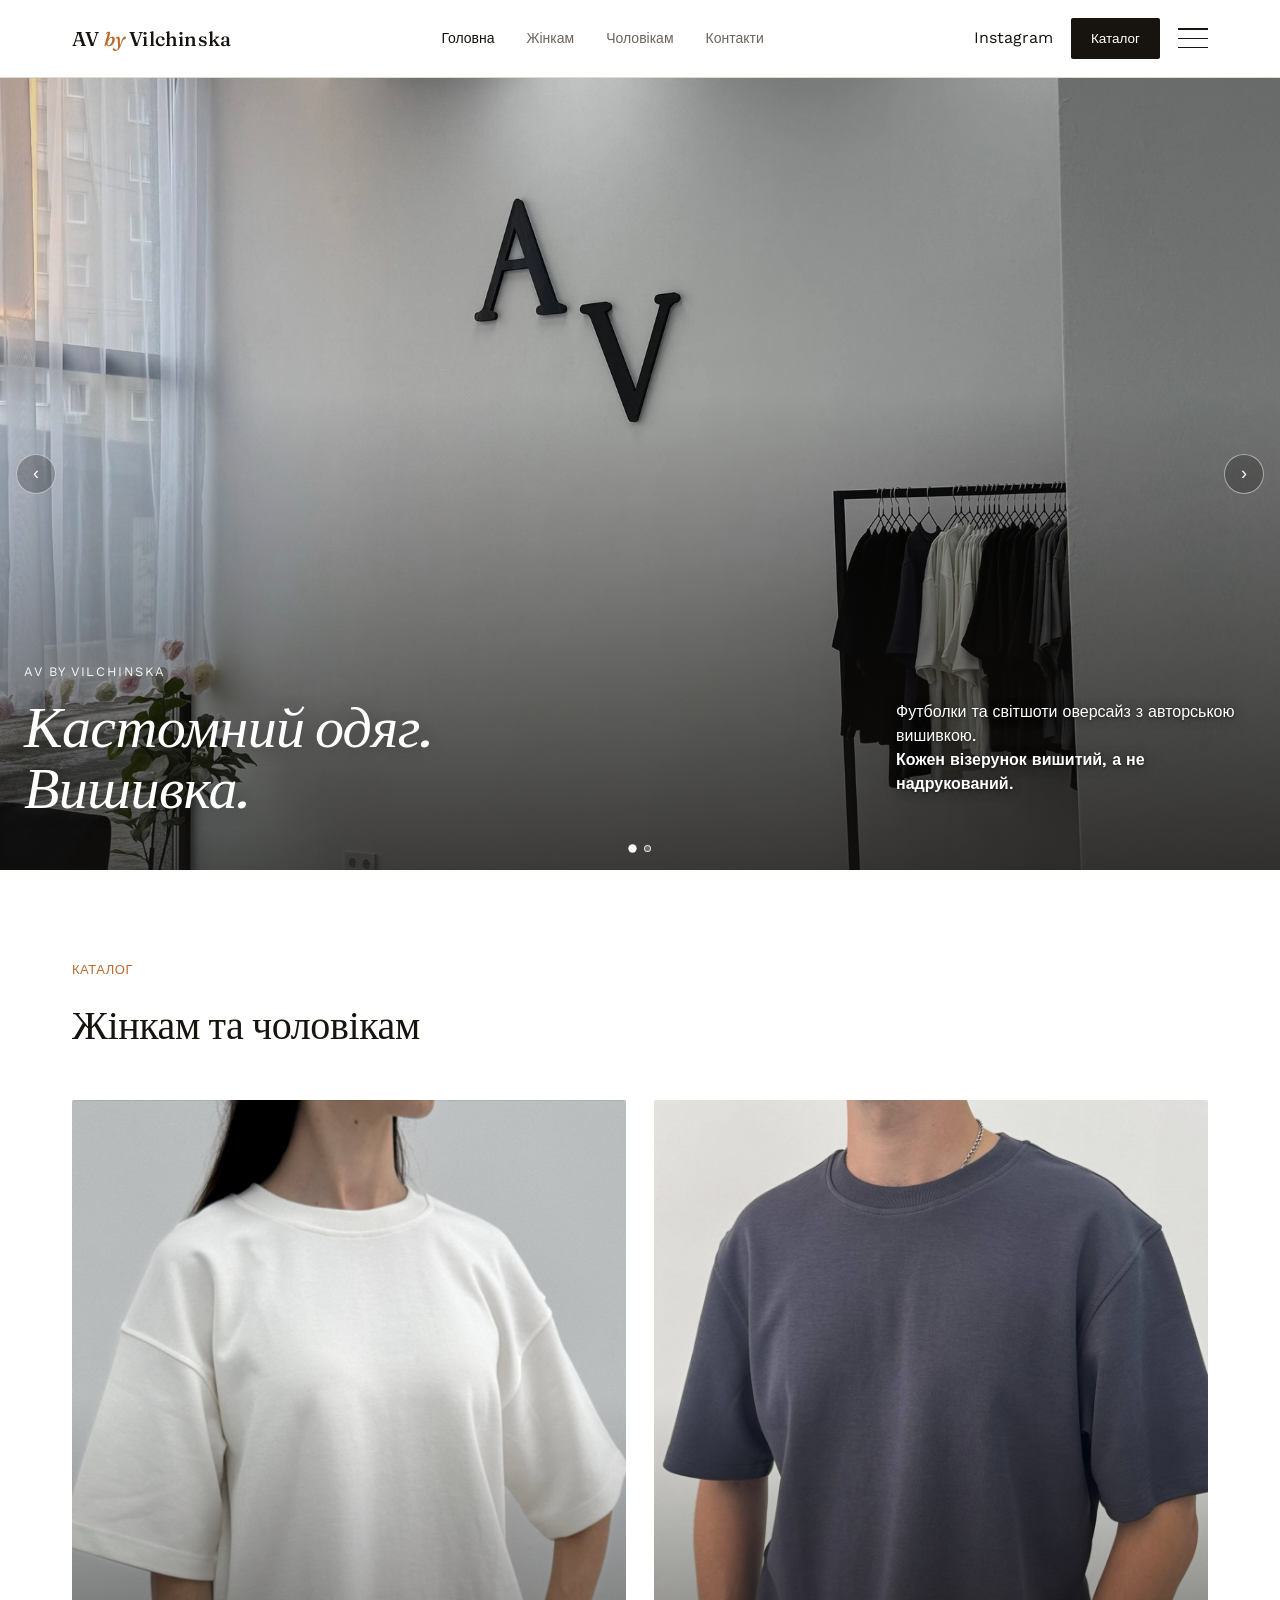
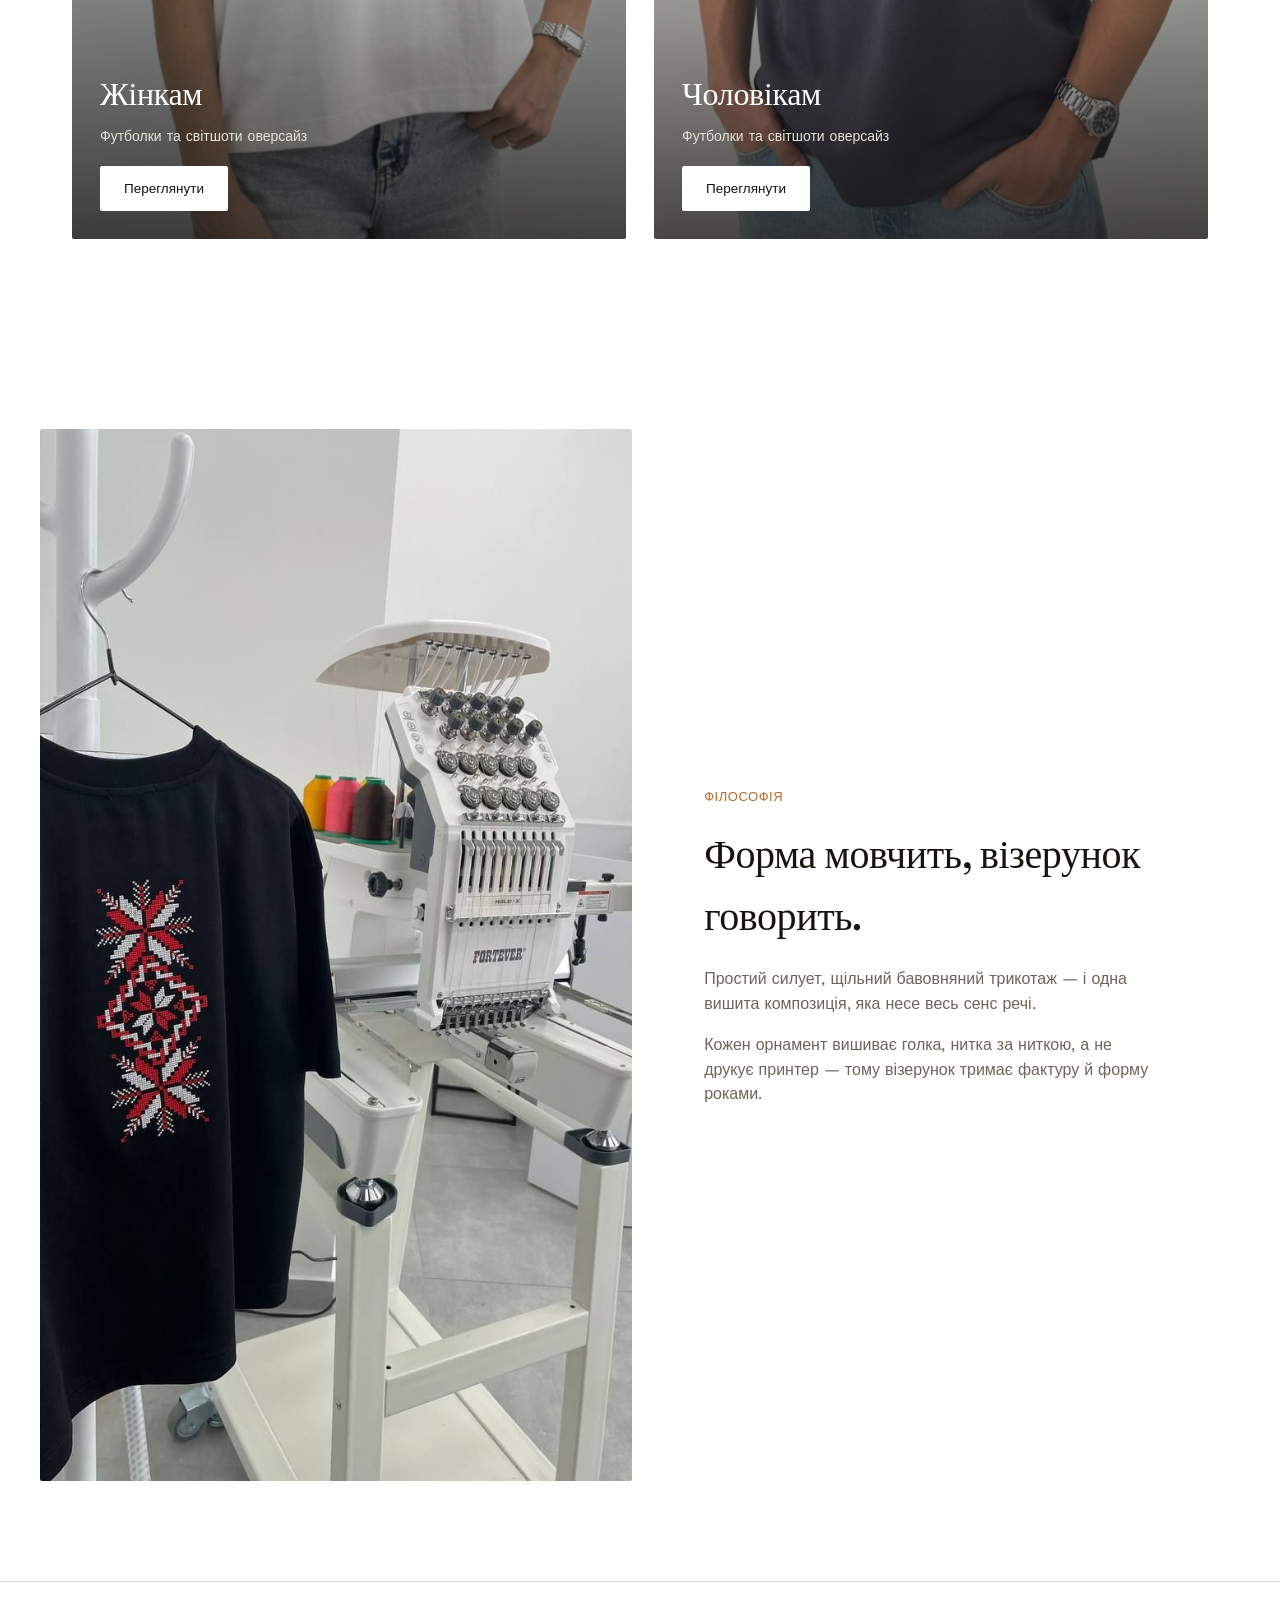
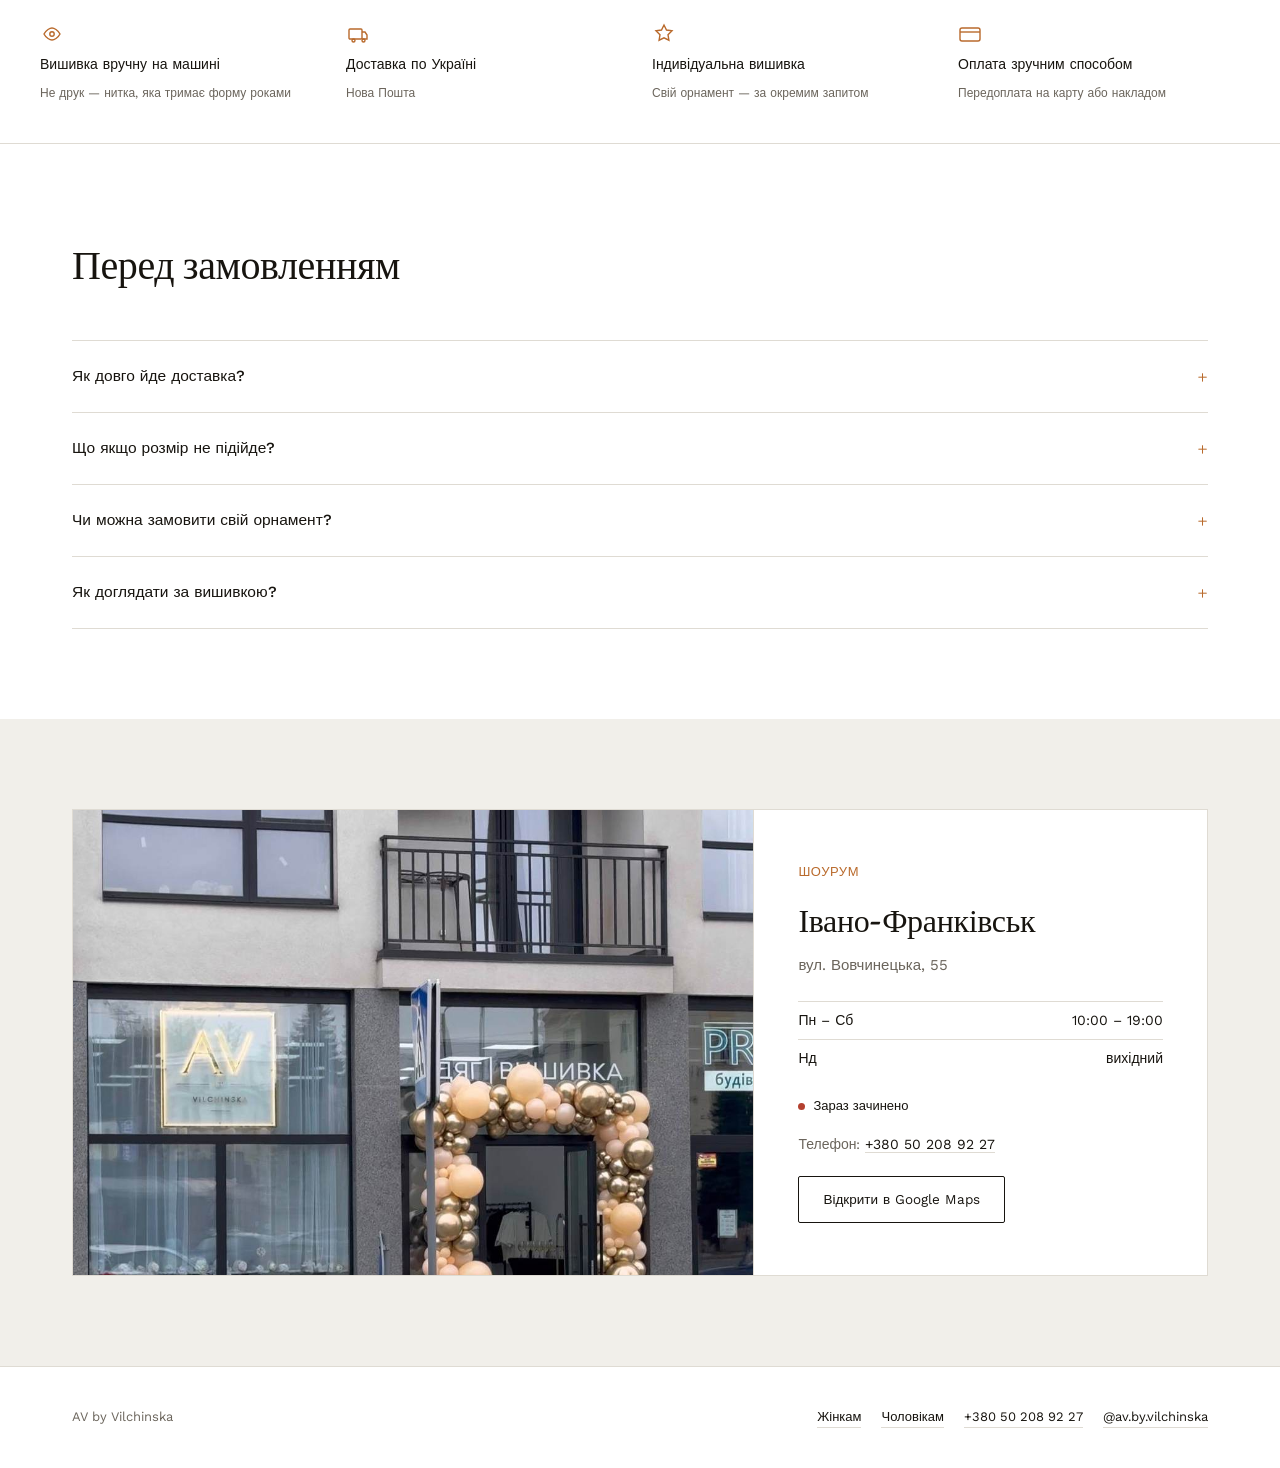
==== index.html @ 5b6bbd17 "comiiit" ====
<!DOCTYPE html>
<html lang="uk">
<head>
<meta charset="UTF-8">
<meta name="color-scheme" content="light only">
<meta name="viewport" content="width=device-width, initial-scale=1.0">
<title>AV by Vilchinska — кастомний одяг з вишивкою</title>
<meta name="description" content="AV by Vilchinska — кастомний одяг з авторською вишивкою. Футболки та світшоти ручної роботи, Івано-Франківськ.">
<link rel="stylesheet" href="assets/css/style.css">
</head>
<body>

<header class="site-header">
  <div class="header-inner">
    <a href="index.html" class="logo">AV <span>by</span> Vilchinska</a>
    <nav class="main-nav">
      <a href="index.html" class="active">Головна</a>
      <a href="women/index.html">Жінкам</a>
      <a href="men/index.html">Чоловікам</a>
      <a href="index.html#location">Контакти</a>
    </nav>
    <div class="header-actions">
      <a class="icon-link" href="https://www.instagram.com/av.by.vilchinska" target="_blank" rel="noopener" aria-label="Instagram">Instagram</a>
      <a class="btn-catalog" href="women/index.html">Каталог</a>
      <button class="burger" id="burgerBtn" aria-label="Меню" aria-expanded="false"><span></span><span></span><span></span></button>
    </div>
  </div>
</header>

<div class="menu-overlay" id="menuOverlay">
  <div class="menu-links">
    <a href="index.html">Головна</a>
    <a href="women/index.html">Жінкам</a>
    <a href="men/index.html">Чоловікам</a>
    <a href="index.html#location">Локація</a>
  </div>
  <div class="menu-bottom">
    <a href="tel:+380502089227">+380 50 208 92 27</a>
    <a href="https://www.instagram.com/av.by.vilchinska" target="_blank" rel="noopener">@av.by.vilchinska</a>
  </div>
</div>

<section class="hero" id="heroSlider">
  <div class="hero-track" id="heroTrack">
    <div class="hero-slide"><img src="assets/images/hero-slide-1.jpg" alt="AV by Vilchinska — шоурум, лого на стіні"></div>
    <div class="hero-slide"><img src="assets/images/hero-slide-2.jpg" alt="AV by Vilchinska — стійка з одягом у шоурумі"></div>
  </div>
  <button class="hero-arrow left" id="heroPrev" aria-label="Попереднє фото">‹</button>
  <button class="hero-arrow right" id="heroNext" aria-label="Наступне фото">›</button>
  <div class="hero-dots" id="heroDots">
    <button class="active" data-i="0" aria-label="Фото 1"></button>
    <button data-i="1" aria-label="Фото 2"></button>
  </div>
  <div class="hero-content">
    <div>
      <div class="hero-tagline">AV BY VILCHINSKA</div>
      <h1 class="hero-title">Кастомний одяг.<br>Вишивка.</h1>
    </div>
    <p class="hero-sub">Футболки та світшоти оверсайз з авторською вишивкою.<br><strong>Кожен візерунок вишитий, а не надрукований.</strong></p>
  </div>
</section>

<section class="categories">
  <div class="wrap">
    <div class="section-head" data-reveal>
      <div class="kicker">Каталог</div>
      <h2>Жінкам та чоловікам</h2>
    </div>
    <div class="categories-grid">
    <a href="women/index.html" class="category-card" data-reveal>
      <img src="assets/images/tee-women-milk.jpg" alt="Жіночий одяг AV by Vilchinska">
      <div class="overlay"></div>
      <div class="cat-content">
        <h3>Жінкам</h3>
        <p>Футболки та світшоти оверсайз</p>
        <span class="cat-btn">Переглянути</span>
      </div>
    </a>
    <a href="men/index.html" class="category-card" data-reveal>
      <img src="assets/images/tee-men-graphite.jpg" alt="Чоловічий одяг AV by Vilchinska">
      <div class="overlay"></div>
      <div class="cat-content">
        <h3>Чоловікам</h3>
        <p>Футболки та світшоти оверсайз</p>
        <span class="cat-btn">Переглянути</span>
      </div>
    </a>
    </div>
  </div>
</section>

<section>
  <div class="wrap split">
    <div class="split-img" data-reveal><img src="assets/images/tee-snowflake-black-close.jpg" alt="Вишивка крупним планом"></div>
    <div class="split-text" data-reveal>
      <div class="kicker">Філософія</div>
      <h2>Форма мовчить, візерунок говорить.</h2>
      <p>Простий силует, щільний бавовняний трикотаж — і одна вишита композиція, яка несе весь сенс речі.</p>
      <p>Кожен орнамент вишиває голка, нитка за ниткою, а не друкує принтер — тому візерунок тримає фактуру й форму роками.</p>
    </div>
  </div>
</section>

<section class="perks">
  <div class="wrap perks-grid">
    <div class="perk" data-reveal>
      <svg viewBox="0 0 24 24" fill="none" stroke-width="1.4"><path d="M4 12c2-4 6-6 8-6s6 2 8 6c-2 4-6 6-8 6s-6-2-8-6z"/><circle cx="12" cy="12" r="2.2"/></svg>
      <div class="perk-title">Вишивка вручну на машині</div>
      <div class="perk-sub">Не друк — нитка, яка тримає форму роками</div>
    </div>
    <div class="perk" data-reveal>
      <svg viewBox="0 0 24 24" fill="none" stroke-width="1.4"><rect x="3" y="7" width="13" height="10" rx="1"/><path d="M16 10h3l2 3v4h-5"/><circle cx="7.5" cy="18.5" r="1.5"/><circle cx="17.5" cy="18.5" r="1.5"/></svg>
      <div class="perk-title">Доставка по Україні</div>
      <div class="perk-sub">Нова Пошта</div>
    </div>
    <div class="perk" data-reveal>
      <svg viewBox="0 0 24 24" fill="none" stroke-width="1.4"><path d="M12 3l2.5 5 5.5.8-4 3.9.9 5.5L12 15.8 7.1 18.2 8 12.7 4 8.8l5.5-.8L12 3z"/></svg>
      <div class="perk-title">Індивідуальна вишивка</div>
      <div class="perk-sub">Свій орнамент — за окремим запитом</div>
    </div>
    <div class="perk" data-reveal>
      <svg viewBox="0 0 24 24" fill="none" stroke-width="1.4"><rect x="2" y="6" width="20" height="13" rx="2"/><path d="M2 10h20"/></svg>
      <div class="perk-title">Оплата зручним способом</div>
      <div class="perk-sub">Передоплата на карту або накладом</div>
    </div>
  </div>
</section>

<section class="faq">
  <div class="wrap">
    <div class="section-head" data-reveal>
      <h2>Перед замовленням</h2>
    </div>
    <details class="faq-item">
      <summary>Як довго йде доставка?<span class="plus">+</span></summary>
      <p>Відправляємо Новою Поштою після підтвердження замовлення в Direct. Точні терміни уточнюємо індивідуально.</p>
    </details>
    <details class="faq-item">
      <summary>Що якщо розмір не підійде?<span class="plus">+</span></summary>
      <p>Пишіть у Direct — підкажемо мірки перед покупкою та умови обміну.</p>
    </details>
    <details class="faq-item">
      <summary>Чи можна замовити свій орнамент?<span class="plus">+</span></summary>
      <p>Так — можемо вишити інший візерунок, ініціали чи ім'я на базовій моделі. Деталі й термін обговорюємо в Direct.</p>
    </details>
    <details class="faq-item">
      <summary>Як доглядати за вишивкою?<span class="plus">+</span></summary>
      <p>Прання до 30°C, виворіт назовні, без прасування безпосередньо по вишивці.</p>
    </details>
  </div>
</section>

<section class="location" id="location">
  <div class="wrap">
    <div class="location-wrap" id="contacts">
      <div class="location-map" data-reveal>
        <img src="assets/images/storefront.jpg" alt="Фасад шоуруму AV by Vilchinska, вул. Вовчинецька 55">
      </div>
      <div class="location-card" data-reveal>
        <div class="kicker">Шоурум</div>
        <h2>Івано-Франківськ</h2>
        <p class="addr">вул. Вовчинецька, 55</p>
        <div class="hours-row"><span>Пн – Сб</span><span>10:00 – 19:00</span></div>
        <div class="hours-row"><span>Нд</span><span>вихідний</span></div>
        <div class="status" id="shopStatus"><span class="dot"></span><span id="shopStatusText">Перевіряємо графік…</span></div>
        <p class="phone-line">Телефон: <a href="tel:+380502089227">+380 50 208 92 27</a></p>
        <a class="btn-outline" href="https://www.google.com/maps/place/AV+by+Vilchinska/@48.9281908,24.7204497,531m/data=!3m1!1e3!4m6!3m5!1s0x4730c14612a11dc7:0x7e69dfd72283716a!8m2!3d48.9279882!4d24.721026!16s%2Fg%2F11zxmrxpf5?entry=ttu&amp;g_ep=EgoyMDI2MDkxNC4wIKXMDSoASAFQAw%3D%3D" target="_blank" rel="noopener">Відкрити в Google Maps</a>
      </div>
    </div>
  </div>
</section>

<footer class="site-footer">
  <div class="wrap footer-inner">
    <span>AV by Vilchinska</span>
    <div class="footer-links">
      <a href="women/index.html">Жінкам</a>
      <a href="men/index.html">Чоловікам</a>
      <a href="tel:+380502089227">+380 50 208 92 27</a>
      <a href="https://www.instagram.com/av.by.vilchinska" target="_blank" rel="noopener">@av.by.vilchinska</a>
    </div>
  </div>
</footer>

<script src="assets/js/main.js"></script>
</body>
</html>
---- assets/css/style.css ----
@import url('https://fonts.googleapis.com/css2?family=Fraunces:ital,opsz,wght@0,9..144,300;0,9..144,400;0,9..144,500;0,9..144,600;1,9..144,400;1,9..144,500&family=Work+Sans:wght@300;400;500;600&display=swap');

:root{
  --bg: #FFFFFF;
  --bg-alt: #F1EFEA;
  --ink: #17140F;
  --ink-muted: #6B655C;
  --accent: #B96A2C;
  --line: #DFDBD3;
  --dark: #141210;
  --dark-ink: #EDE8E0;
  color-scheme: light only;
}

*{ box-sizing: border-box; }
html{ scroll-behavior: smooth; color-scheme: light only; overflow-x: hidden; }
body{
  margin:0;
  background: var(--bg);
  color: var(--ink);
  font-family: 'Work Sans', sans-serif;
  font-weight: 400;
  line-height: 1.55;
  -webkit-font-smoothing: antialiased;
  overflow-x: hidden;
  width: 100%;
}
img{ display:block; max-width:100%; }
a{ color: inherit; }

h1,h2,h3{
  font-family: 'Fraunces', serif;
  font-weight: 500;
  margin: 0;
  letter-spacing: -0.01em;
}

.wrap{ max-width: 1200px; margin: 0 auto; padding: 0 32px; }
@media (max-width: 640px){
  .wrap{ padding: 0 20px; }
  .header-inner{ padding: 16px 20px; }
  .hero-content{ left: 20px; right: 20px; }
}

/* ---------- HEADER ---------- */
header.site-header{
  position: sticky; top: 0; z-index: 50;
  background: rgba(255,255,255,0.92);
  backdrop-filter: blur(10px);
  border-bottom: 1px solid var(--line);
}
.header-inner{
  display:flex; align-items:center; justify-content: space-between;
  padding: 18px 32px;
  max-width: 1200px; margin: 0 auto;
}
.logo{
  font-family:'Fraunces', serif;
  font-size: 20px;
  font-weight: 500;
  text-decoration: none;
  letter-spacing: 0.01em;
}
.logo span{ color: var(--accent); font-style: italic; }
.main-nav{ display:flex; align-items:center; gap: 32px; }
.main-nav a{
  font-size: 14px;
  text-decoration:none;
  color: var(--ink-muted);
  transition: color .2s ease;
}
.main-nav a:hover, .main-nav a.active{ color: var(--ink); }
.header-actions{ display:flex; align-items:center; gap: 18px; }
.icon-link{ color: var(--ink); text-decoration:none; }
.btn-catalog{
  background: var(--ink); color:#fff; text-decoration:none;
  padding: 10px 20px; font-size: 13.5px; border-radius: 2px;
  transition: background .2s ease;
}
.btn-catalog:hover{ background: var(--accent); }

.burger{
  width: 30px; height: 20px;
  display:flex; flex-direction: column; justify-content: space-between;
  background:none; border:none; padding:0; cursor:pointer;
}
.burger span{ display:block; height: 1.4px; width:100%; background: var(--ink); transition: transform .3s ease, opacity .3s ease; }
.burger[aria-expanded="true"] span:nth-child(1){ transform: translateY(9.3px) rotate(45deg); }
.burger[aria-expanded="true"] span:nth-child(2){ opacity:0; }
.burger[aria-expanded="true"] span:nth-child(3){ transform: translateY(-9.3px) rotate(-45deg); }

.menu-overlay{
  position: fixed; inset:0; background: var(--dark); color: var(--dark-ink);
  z-index: 60; display:flex; flex-direction:column; justify-content:center;
  padding: 40px; transform: translateY(-100%);
  transition: transform .5s cubic-bezier(.76,0,.24,1);
}
.menu-overlay.open{ transform: translateY(0); }
.menu-overlay .menu-links{ display:flex; flex-direction:column; gap: 20px; margin-bottom: 50px; }
.menu-overlay .menu-links a{
  font-family:'Fraunces', serif; font-size: clamp(30px, 8vw, 46px);
  color: var(--dark-ink); text-decoration:none; font-style: italic;
}
.menu-overlay .menu-bottom{ display:flex; flex-direction:column; gap: 10px; font-size: 15px; }
.menu-overlay .menu-bottom a{ color:#B9B2A6; text-decoration:none; }

@media (max-width: 900px){
  .main-nav{ display:none; }
  .header-actions .btn-catalog{ display:none; }
}

/* ---------- REVEAL (light touch) ---------- */
[data-reveal]{ opacity:0; transform: translateY(14px); transition: opacity .7s ease, transform .7s ease; }
[data-reveal].in-view{ opacity:1; transform: translateY(0); }
@media (prefers-reduced-motion: reduce){
  [data-reveal]{ opacity:1 !important; transform:none !important; transition:none !important; }
}

/* ---------- HERO SLIDER ---------- */
.hero{ position: relative; height: 88vh; min-height: 520px; overflow:hidden; }
.hero-track{ display:flex; width:100%; height:100%; transition: transform .55s cubic-bezier(.65,0,.35,1); touch-action: pan-y; }
.hero-slide{ position:relative; flex: 0 0 100%; width:100%; height:100%; }
.hero-slide img{ width:100%; height:100%; object-fit: cover; object-position: center 20%; max-width: 2200px; margin: 0 auto; }
.hero::after{ content:''; position:absolute; inset:0; background: linear-gradient(180deg, rgba(20,18,16,0.12) 0%, rgba(20,18,16,0.06) 40%, rgba(20,18,16,0.72) 100%); pointer-events:none; z-index:1; }
.hero-content{ position:absolute; left:24px; right:24px; bottom:52px; color:#fff; display:flex; justify-content:space-between; align-items:flex-end; gap:24px; flex-wrap:wrap; z-index:2; }
.hero-title{ font-size: clamp(30px, 5.6vw, 58px); line-height: 1.05; max-width: 680px; font-style: italic; font-weight: 400; text-shadow: 0 2px 18px rgba(0,0,0,.28); }
.hero-tagline{ font-size: 13px; letter-spacing: 0.12em; text-transform: uppercase; color:#fff; margin-bottom: 14px; opacity: .92; }
.hero-sub{
  max-width: 360px;
  font-size: 16px;
  line-height: 1.5;
  font-weight: 500;
  color: #fff;
  padding-bottom: 6px;
  text-shadow: 0 1px 14px rgba(0,0,0,.4), 0 1px 3px rgba(0,0,0,.5);
}
.hero-sub strong{ font-weight: 600; }

.hero-dots{
  position:absolute; left:50%; transform:translateX(-50%); bottom: 18px; z-index:3;
  display:flex; gap:8px;
}
.hero-dots button{
  width:7px; height:7px; border-radius:50%; border:1px solid rgba(255,255,255,.8);
  background: rgba(255,255,255,.25); padding:0; cursor:pointer; transition: background .2s ease, transform .2s ease;
}
.hero-dots button.active{ background:#fff; transform: scale(1.2); }

.hero-arrow{
  position:absolute; top:50%; transform: translateY(-50%); z-index:3;
  width:40px; height:40px; border-radius:50%; border:1px solid rgba(255,255,255,.5);
  background: rgba(20,18,16,.25); color:#fff; font-size:18px; cursor:pointer;
  display:flex; align-items:center; justify-content:center;
}
.hero-arrow.left{ left:16px; }
.hero-arrow.right{ right:16px; }
@media (max-width: 720px){ .hero-arrow{ display:none; } }

/* ---------- CATEGORY BLOCKS ---------- */
.categories{ padding: 90px 0; }
.categories-grid{ display:grid; grid-template-columns: 1fr 1fr; gap: 28px; }
.category-card{ position: relative; aspect-ratio: 3/4; overflow:hidden; border-radius: 2px; }
.category-card img{ width:100%; height:100%; object-fit:cover; transition: transform .6s ease; }
.category-card:hover img{ transform: scale(1.04); }
.category-card .overlay{ position:absolute; inset:0; background: linear-gradient(180deg, rgba(20,18,16,0) 40%, rgba(20,18,16,0.75) 100%); }
.category-card .cat-content{ position:absolute; left:28px; right:28px; bottom:28px; color:#fff; }
.category-card h3{ font-size: clamp(24px, 3vw, 32px); margin-bottom: 8px; }
.category-card p{ font-size: 14px; color:#E7E2D8; margin: 0 0 18px; }
.category-card .cat-btn{
  display:inline-block; background:#fff; color: var(--ink); text-decoration:none;
  padding: 12px 24px; font-size: 13.5px; border-radius: 2px; transition: background .2s ease, color .2s ease;
}
.category-card .cat-btn:hover{ background: var(--accent); color:#fff; }

@media (max-width: 720px){ .categories-grid{ grid-template-columns: 1fr; } }

/* ---------- GENERIC KICKER ---------- */
.kicker{ font-size:13px; color: var(--accent); font-weight:500; letter-spacing: 0.04em; margin-bottom: 14px; text-transform: uppercase; }

/* ---------- CATALOG CONTACTS BLOCK ---------- */
.catalog-contacts{
  background: var(--bg-alt);
  border: 1px solid var(--line);
  border-radius: 2px;
  padding: 28px 28px;
  display:flex;
  flex-wrap: wrap;
  align-items:center;
  justify-content: space-between;
  gap: 18px;
  margin: 0 0 56px;
}
.catalog-contacts .cc-text{ font-size: 14px; color: var(--ink-muted); }
.catalog-contacts .cc-links{ display:flex; flex-wrap: wrap; gap: 14px; }
.catalog-contacts .cc-links a{
  display:inline-flex; align-items:center; gap:8px;
  background: #fff; border:1px solid var(--line); color: var(--ink);
  text-decoration:none; padding: 11px 18px; font-size: 13.5px; border-radius: 2px;
  transition: background .2s ease, color .2s ease, border-color .2s ease;
}
.catalog-contacts .cc-links a:hover{ background: var(--ink); color:#fff; border-color: var(--ink); }
@media (max-width: 640px){
  .catalog-contacts{ padding: 22px 18px; flex-direction: column; align-items: flex-start; }
}

/* ---------- SECTION HEAD ---------- */
.section-head{ margin-bottom: 44px; }
.section-head h2{ font-size: clamp(28px, 3.4vw, 40px); margin-bottom: 10px; }
.section-head p{ color: var(--ink-muted); font-size: 15px; max-width: 480px; }
.section-head.center{ text-align:center; }
.section-head.center p{ margin: 0 auto; }

/* ---------- BREADCRUMB / PAGE HERO ---------- */
.page-hero{ padding: 56px 0 20px; border-bottom: 1px solid var(--line); }
.breadcrumb{ font-size: 13px; color: var(--ink-muted); margin-bottom: 18px; }
.breadcrumb a{ text-decoration:none; color: var(--ink-muted); }
.breadcrumb a:hover{ color: var(--ink); }
.page-hero h1{ font-size: clamp(32px, 4.4vw, 48px); margin-bottom: 12px; }
.page-hero p{ color: var(--ink-muted); font-size: 15px; max-width: 520px; }
.catalog-switch{ display:flex; gap: 18px; margin-top: 22px; }
.catalog-switch a{
  font-size: 13.5px; text-decoration:none; padding: 8px 0;
  border-bottom: 2px solid transparent; color: var(--ink-muted);
}
.catalog-switch a.active{ color: var(--ink); border-color: var(--accent); }

/* ---------- PRODUCT GRID ---------- */
.product-grid{
  display:grid; grid-template-columns: repeat(3, 1fr); gap: 40px 28px;
  padding: 56px 0 100px;
}
.product-card{ display:flex; flex-direction:column; }
.product-photo{ aspect-ratio: 4/5; overflow:hidden; background: var(--bg-alt); border-radius: 2px; margin-bottom: 16px; }
.product-photo img{ width:100%; height:100%; object-fit:cover; transition: transform .5s ease; }
.product-card:hover .product-photo img{ transform: scale(1.03); }
.product-card h3{ font-size: 17px; font-weight: 500; margin-bottom: 6px; }
.product-meta{ font-size: 13px; color: var(--ink-muted); margin-bottom: 4px; }
.product-meta .label{ color: var(--ink); font-weight:500; }
.product-price{ font-family:'Fraunces', serif; font-size: 16px; margin: 8px 0 12px; }
.product-order{
  align-self:flex-start; font-size: 13px; text-decoration:none; color: var(--ink);
  border-bottom: 1px solid var(--ink); padding-bottom: 2px; transition: color .2s ease, border-color .2s ease;
}
.product-order:hover{ color: var(--accent); border-color: var(--accent); }

@media (max-width: 900px){ .product-grid{ grid-template-columns: 1fr 1fr; gap: 30px 20px; } }
@media (max-width: 560px){ .product-grid{ grid-template-columns: 1fr; } }

/* ---------- SPLIT (about / process) ---------- */
.split{ display:grid; grid-template-columns: 1.05fr 0.95fr; gap: 72px; align-items:center; padding: 100px 0; }
.split.reverse .split-img{ order:2; }
.split.reverse .split-text{ order:1; }
.split-img img{ border-radius: 2px; }
.split-text .kicker{ font-size:13px; color: var(--accent); margin-bottom: 16px; font-weight:500; }
.split-text h2{ font-size: clamp(28px, 3.4vw, 40px); margin-bottom: 20px; }
.split-text p{ color: var(--ink-muted); font-size: 16px; max-width: 460px; }
.split-text p + p{ margin-top: 12px; }
@media (max-width: 860px){
  .split{ grid-template-columns: 1fr; gap: 32px; padding: 64px 0; }
  .split.reverse .split-img{ order:1; }
  .split.reverse .split-text{ order:2; }
}

/* ---------- PERKS ---------- */
.perks{ border-top: 1px solid var(--line); border-bottom: 1px solid var(--line); }
.perks-grid{ display:grid; grid-template-columns: repeat(4, 1fr); gap: 24px; padding: 40px 0; }
.perk{ display:flex; flex-direction:column; gap: 8px; }
.perk svg{ width:24px; height:24px; stroke: var(--accent); }
.perk .perk-title{ font-size: 14px; font-weight:500; }
.perk .perk-sub{ font-size: 12px; color: var(--ink-muted); }
@media (max-width: 720px){ .perks-grid{ grid-template-columns: 1fr 1fr; } }

/* ---------- FAQ ---------- */
.faq{ padding: 90px 0; }
.faq-item{ border-top: 1px solid var(--line); }
.faq-item:last-child{ border-bottom: 1px solid var(--line); }
.faq-item summary{
  cursor:pointer; list-style:none; padding: 20px 0;
  display:flex; justify-content:space-between; align-items:center;
  font-size: 15.5px; font-weight:500;
}
.faq-item summary::-webkit-details-marker{ display:none; }
.faq-item summary .plus{ font-family:'Fraunces', serif; font-size: 20px; color: var(--accent); transition: transform .3s ease; }
.faq-item[open] summary .plus{ transform: rotate(45deg); }
.faq-item p{ margin: 0 0 22px; color: var(--ink-muted); font-size: 14.5px; max-width: 560px; }

/* ---------- LOCATION ---------- */
.location{ padding: 90px 0; background: var(--bg-alt); }
.location-wrap{ display:grid; grid-template-columns: 1.2fr 0.8fr; border: 1px solid var(--line); background: #fff; }
.location-map{ position:relative; min-height: 400px; background: var(--bg-alt); }
.location-map iframe, .location-map img{ position:absolute; inset:0; width:100%; height:100%; border:0; object-fit:cover; }
.location-card{ padding: 52px 44px; display:flex; flex-direction:column; justify-content:center; border-left: 1px solid var(--line); }
.location-card .kicker{ font-size:13px; color: var(--accent); font-weight:500; margin-bottom: 14px; }
.location-card h2{ font-size: clamp(24px, 3vw, 32px); margin-bottom: 8px; }
.location-card .addr{ color: var(--ink-muted); font-size: 15px; margin: 0 0 24px; }
.hours-row{ display:flex; justify-content:space-between; font-size: 14px; padding: 8px 0; border-top: 1px solid var(--line); }
.hours-row:last-child{ border-bottom: 1px solid var(--line); }
.status{ font-size: 13px; font-weight:500; margin: 18px 0; display:flex; align-items:center; gap:8px; }
.status .dot{ width:7px; height:7px; border-radius:50%; background: var(--ink-muted); }
.status.open .dot{ background:#5C7A4E; }
.status.closed .dot{ background:#B3402F; }
.phone-line{ font-size: 14px; color: var(--ink-muted); margin: 0 0 20px; }
.phone-line a{ color: var(--ink); border-bottom: 1px solid var(--line); text-decoration:none; }
.btn-outline{
  background: transparent; color: var(--ink); border: 1px solid var(--ink);
  display:inline-flex; align-self:flex-start; padding: 12px 24px; text-decoration:none;
  font-size: 13.5px; border-radius: 2px; transition: background .2s ease, color .2s ease;
}
.btn-outline:hover{ background: var(--ink); color:#fff; }
@media (max-width: 860px){
  .location-wrap{ grid-template-columns: 1fr; }
  .location-card{ border-left:none; border-top: 1px solid var(--line); }
}

/* ---------- NEWSLETTER ---------- */
.newsletter{ background: var(--dark); color: var(--dark-ink); padding: 100px 32px; text-align:center; }
.newsletter-inner{ max-width: 460px; margin:0 auto; }
.newsletter .kicker{ color: var(--accent); font-size:13px; font-weight:500; margin-bottom:16px; }
.newsletter h2{ color: var(--dark-ink); font-size: clamp(26px, 3.4vw, 36px); margin-bottom: 14px; }
.newsletter-inner p{ color:#B9B2A6; font-size:14.5px; margin-bottom: 30px; }
.newsletter-form{ display:flex; gap:10px; margin-bottom:16px; }
.newsletter-form input[type="email"]{
  flex:1; background:transparent; border:1px solid #514C44; color: var(--dark-ink);
  padding: 13px 15px; font-size:14.5px; border-radius:2px; font-family:inherit;
}
.newsletter-form input::placeholder{ color:#8B8578; }
.newsletter-form input:focus{ outline:none; border-color: var(--accent); }
.consent{ display:flex; align-items:flex-start; gap:9px; font-size:12px; color:#9A9488; text-align:left; cursor:pointer; }
.consent input{ margin-top:2px; accent-color: var(--accent); }
.newsletter-success{ font-family:'Fraunces', serif; font-size:19px; color: var(--dark-ink); padding: 16px 0 4px; }
@media (max-width: 560px){ .newsletter-form{ flex-direction:column; } }

/* ---------- FOOTER ---------- */
footer.site-footer{ border-top: 1px solid var(--line); padding: 40px 0; }
.footer-inner{ display:flex; justify-content:space-between; align-items:center; flex-wrap:wrap; gap:16px; font-size:13px; color: var(--ink-muted); }
.footer-inner a{ color: var(--ink); text-decoration:none; border-bottom:1px solid var(--line); }
.footer-links{ display:flex; gap:20px; flex-wrap:wrap; }

.btn{
  display:inline-flex; align-items:center; gap:10px; background: var(--ink); color:#fff;
  text-decoration:none; padding:15px 30px; border-radius:2px; font-size:14.5px; transition: background .2s ease;
}
.btn:hover{ background: var(--accent); }

/* ---------- PRODUCT DETAIL (single product, swatches) ---------- */
.pd-wrap{ display:grid; grid-template-columns: 1fr 1fr; gap: 60px; padding: 50px 0 100px; align-items: start; }
.pd-photo{ aspect-ratio: 4/5; overflow:hidden; background: var(--bg-alt); border-radius: 2px; position: sticky; top: 100px; }
.pd-photo img{ width:100%; height:100%; object-fit:cover; transition: opacity .25s ease; }
.pd-info h2{ font-size: clamp(24px, 3vw, 32px); margin-bottom: 22px; }
.pd-block{ margin-bottom: 26px; }
.pd-block .pd-label{ font-size: 13px; color: var(--ink-muted); text-transform: uppercase; letter-spacing: 0.04em; margin-bottom: 10px; }
.pd-sizes{ display:flex; gap: 10px; flex-wrap: wrap; }
.pd-sizes span{ border:1px solid var(--line); padding: 8px 16px; font-size: 14px; border-radius: 2px; }

.swatches{ display:flex; gap: 12px; align-items:center; }
.swatch{
  width: 30px; height: 30px; border-radius: 50%;
  border: 1px solid rgba(0,0,0,.12);
  cursor: pointer; padding: 0; position: relative;
  box-shadow: 0 0 0 1px var(--bg) inset;
  transition: transform .15s ease, box-shadow .15s ease;
}
.swatch:hover{ transform: scale(1.08); }
.swatch.active{ box-shadow: 0 0 0 2px var(--bg), 0 0 0 3.5px var(--ink); }

.pd-fabric p{ font-size: 14.5px; color: var(--ink-muted); margin: 0 0 4px; }
.pd-fabric .fabric-label{ color: var(--ink); font-weight: 500; }

.pd-order{ margin-top: 8px; }

@media (max-width: 860px){
  .pd-wrap{ grid-template-columns: 1fr; gap: 28px; padding: 30px 0 70px; }
  .pd-photo{ position: static; }
}

/* ---------- COMING SOON ---------- */
.coming-soon{
  padding: 140px 0;
  text-align: center;
}
.coming-soon .kicker{ justify-content: center; display:flex; }
.coming-soon h2{
  font-family: 'Fraunces', serif;
  font-style: italic;
  font-size: clamp(28px, 5vw, 46px);
  color: var(--ink);
}

/* ---------- EMPTY STATE ---------- */
.empty-note{ color: var(--ink-muted); font-size: 14px; padding: 20px 0 60px; }
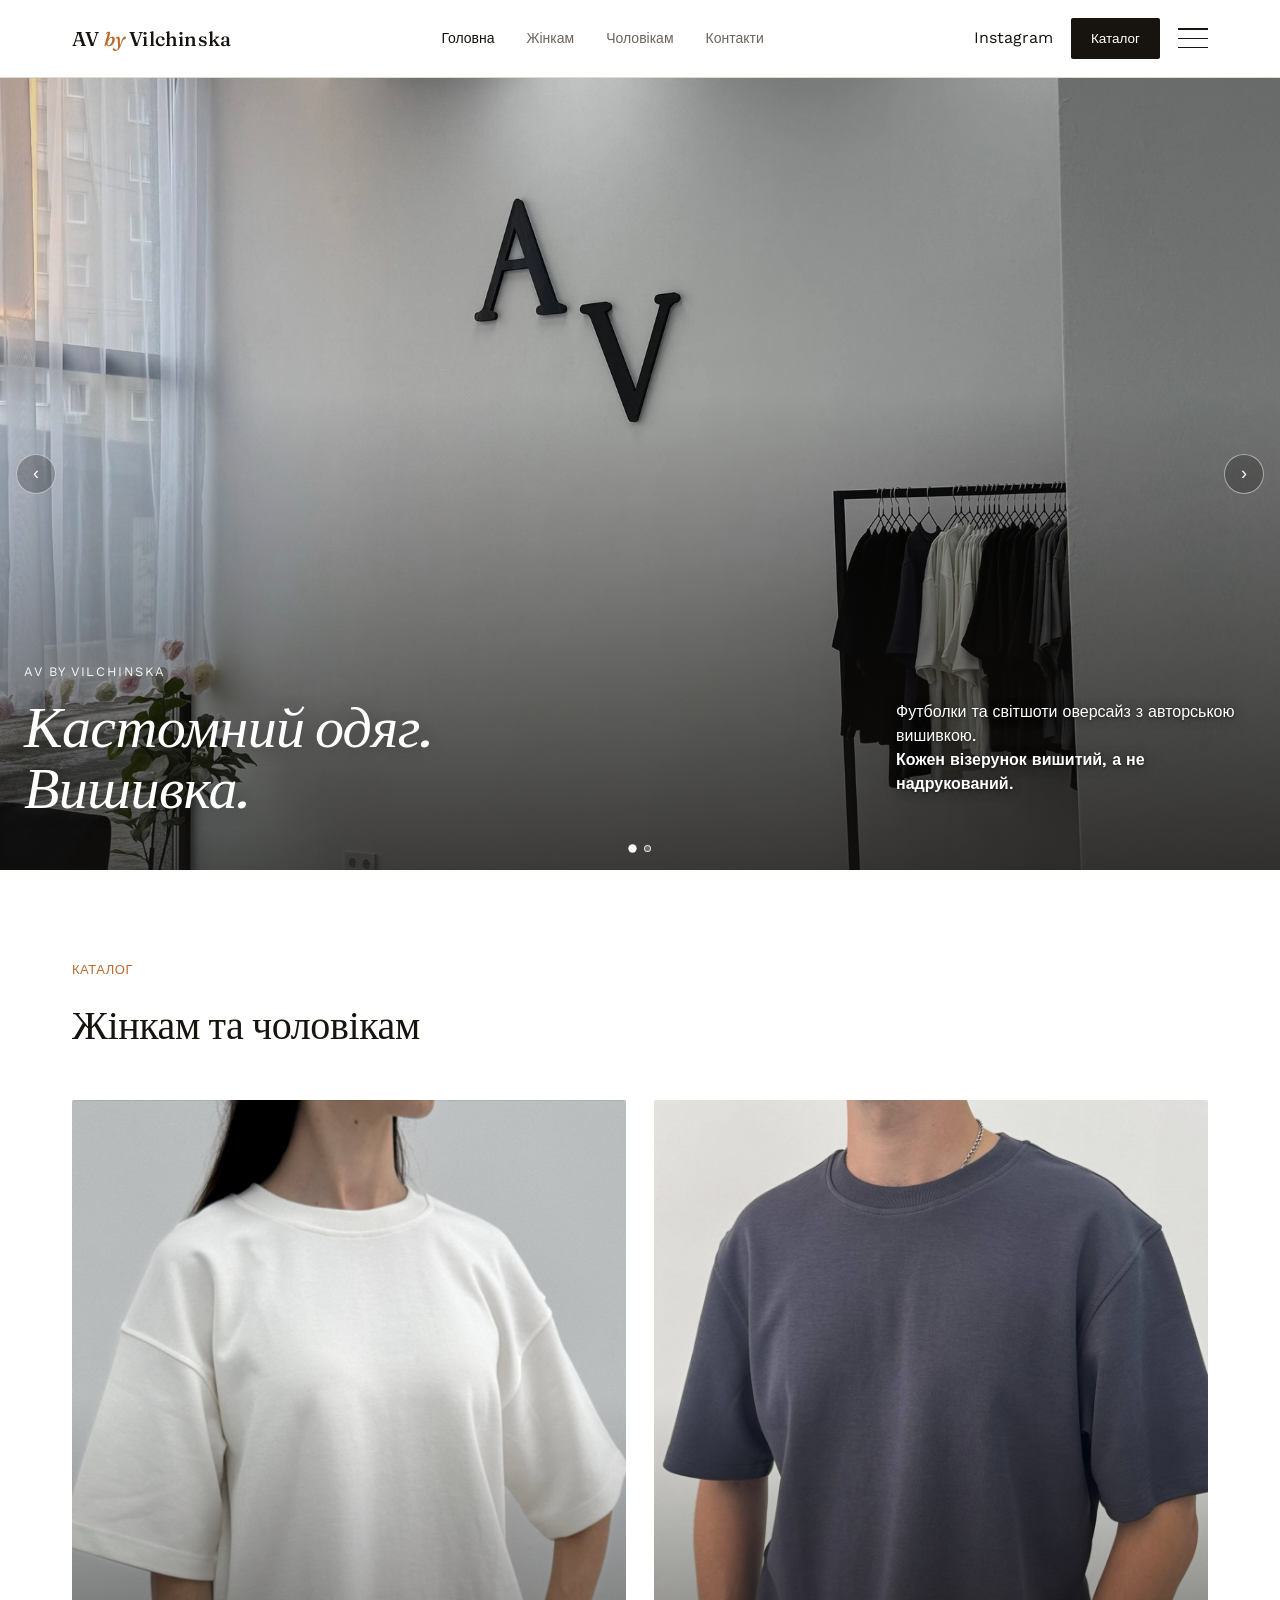
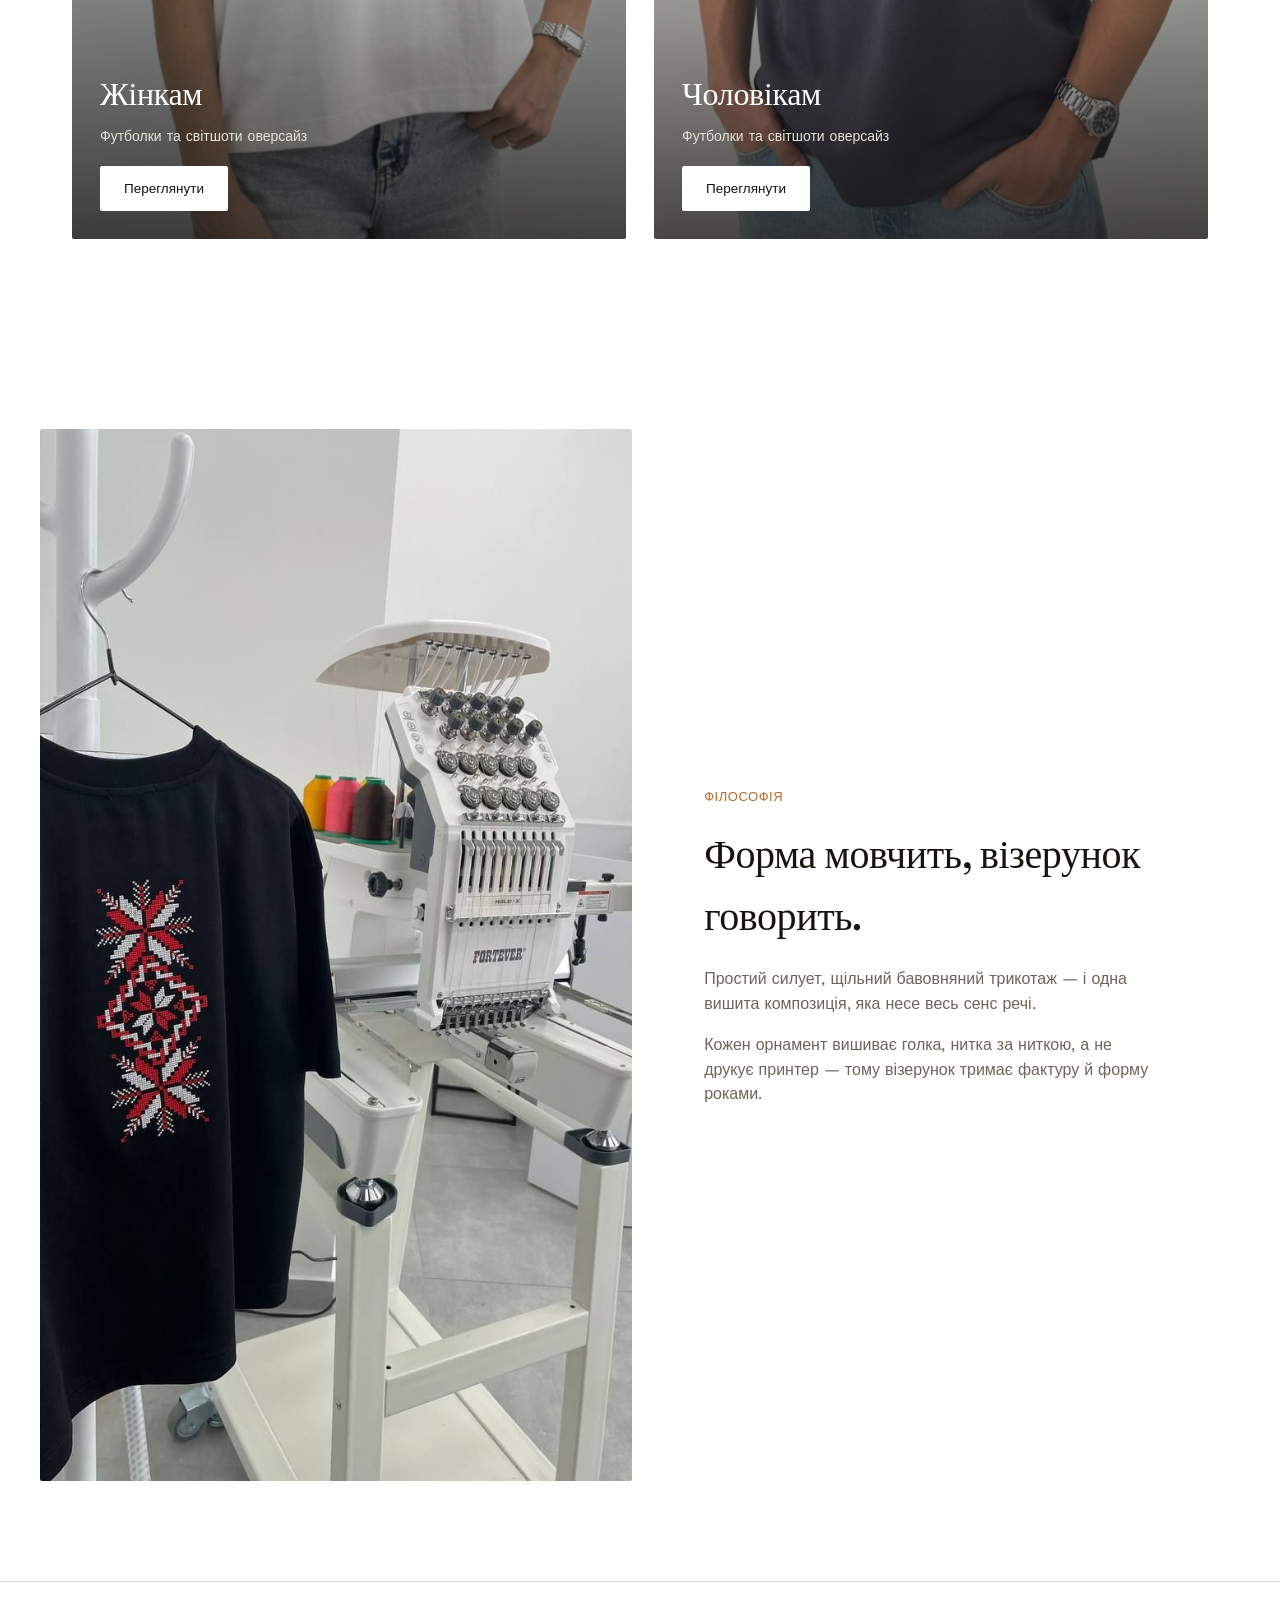
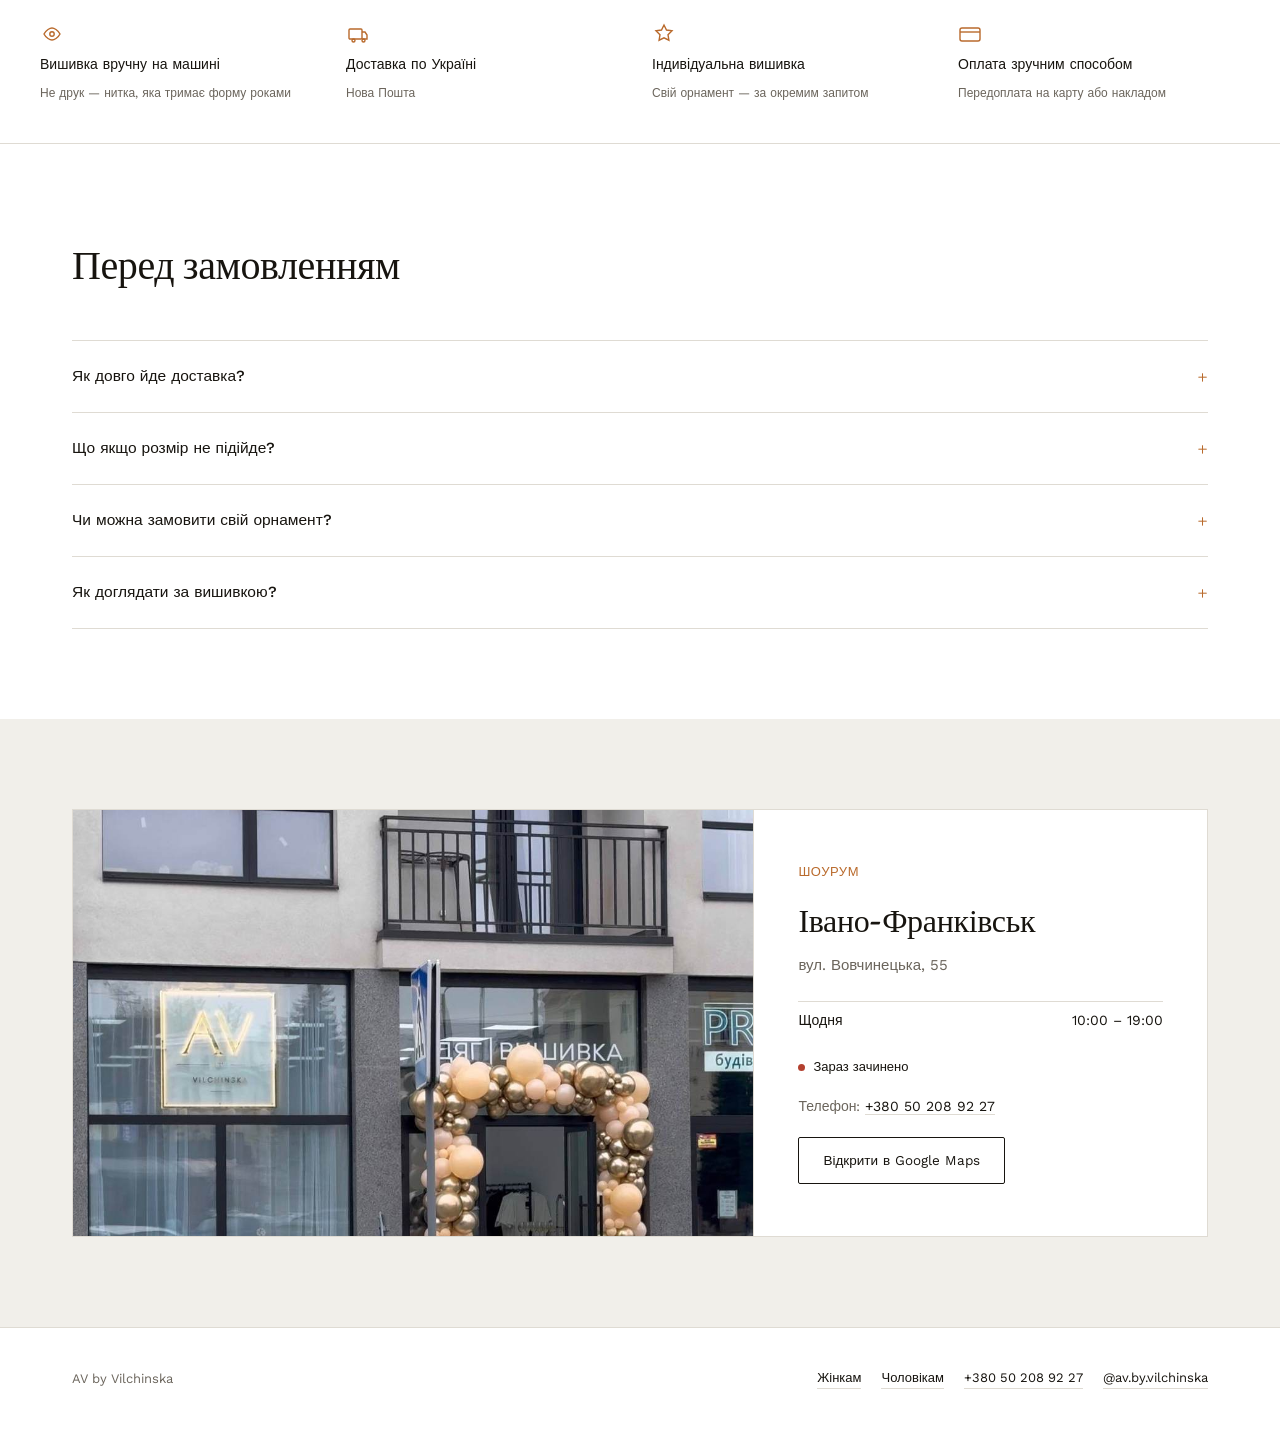
==== commit 96e8e82b: "витьл" ====
--- a/index.html
+++ b/index.html
@@ -160,8 +160,7 @@
         <div class="kicker">Шоурум</div>
         <h2>Івано-Франківськ</h2>
         <p class="addr">вул. Вовчинецька, 55</p>
-        <div class="hours-row"><span>Пн – Сб</span><span>10:00 – 19:00</span></div>
-        <div class="hours-row"><span>Нд</span><span>вихідний</span></div>
+        <div class="hours-row"><span>Щодня</span><span>10:00 – 19:00</span></div>
         <div class="status" id="shopStatus"><span class="dot"></span><span id="shopStatusText">Перевіряємо графік…</span></div>
         <p class="phone-line">Телефон: <a href="tel:+380502089227">+380 50 208 92 27</a></p>
         <a class="btn-outline" href="https://www.google.com/maps/place/AV+by+Vilchinska/@48.9281908,24.7204497,531m/data=!3m1!1e3!4m6!3m5!1s0x4730c14612a11dc7:0x7e69dfd72283716a!8m2!3d48.9279882!4d24.721026!16s%2Fg%2F11zxmrxpf5?entry=ttu&amp;g_ep=EgoyMDI2MDkxNC4wIKXMDSoASAFQAw%3D%3D" target="_blank" rel="noopener">Відкрити в Google Maps</a>
--- a/assets/css/style.css
+++ b/assets/css/style.css
@@ -344,9 +344,10 @@
 
 /* ---------- PRODUCT DETAIL (single product, swatches) ---------- */
 .pd-wrap{ display:grid; grid-template-columns: 1fr 1fr; gap: 60px; padding: 50px 0 100px; align-items: start; }
-.pd-photo{ aspect-ratio: 4/5; overflow:hidden; background: var(--bg-alt); border-radius: 2px; position: sticky; top: 100px; }
+.pd-photo{ aspect-ratio: 4/5; overflow:hidden; background: var(--bg-alt); border-radius: 2px; }
 .pd-photo img{ width:100%; height:100%; object-fit:cover; transition: opacity .25s ease; }
-.pd-info h2{ font-size: clamp(24px, 3vw, 32px); margin-bottom: 22px; }
+.pd-info h2{ font-size: clamp(24px, 3vw, 32px); margin-bottom: 10px; }
+.pd-price{ font-family:'Fraunces', serif; font-size: 22px; color: var(--ink); margin: 0 0 24px; }
 .pd-block{ margin-bottom: 26px; }
 .pd-block .pd-label{ font-size: 13px; color: var(--ink-muted); text-transform: uppercase; letter-spacing: 0.04em; margin-bottom: 10px; }
 .pd-sizes{ display:flex; gap: 10px; flex-wrap: wrap; }
@@ -368,6 +369,34 @@
 
 .pd-order{ margin-top: 8px; }
 
+/* photo gallery (swipeable) */
+.pd-gallery{ position: relative; overflow: hidden; }
+.pd-gallery-track{ display:flex; height:100%; transition: transform .45s cubic-bezier(.65,0,.35,1); }
+.pd-gallery-track .pd-slide{ flex: 0 0 100%; width:100%; height:100%; }
+.pd-gallery-track .pd-slide img{ width:100%; height:100%; object-fit:cover; }
+.pd-gallery-dots{
+  position:absolute; left:50%; bottom:14px; transform:translateX(-50%);
+  display:flex; gap:7px; z-index:2;
+}
+.pd-gallery-dots button{
+  width:6px; height:6px; border-radius:50%; border:1px solid rgba(255,255,255,.8);
+  background: rgba(255,255,255,.3); padding:0; cursor:pointer;
+}
+.pd-gallery-dots button.active{ background:#fff; }
+.pd-gallery-arrow{
+  position:absolute; top:50%; transform:translateY(-50%); z-index:2;
+  width:32px; height:32px; border-radius:50%; border:1px solid rgba(255,255,255,.5);
+  background: rgba(20,18,16,.28); color:#fff; font-size:15px; cursor:pointer;
+  display:flex; align-items:center; justify-content:center;
+}
+.pd-gallery-arrow.left{ left:10px; }
+.pd-gallery-arrow.right{ right:10px; }
+@media (max-width: 720px){ .pd-gallery-arrow{ display:none; } }
+
+/* stacked product blocks on a catalog page */
+.product-block{ padding: 56px 0; border-top: 1px solid var(--line); }
+.product-block:first-of-type{ border-top: none; }
+
 @media (max-width: 860px){
   .pd-wrap{ grid-template-columns: 1fr; gap: 28px; padding: 30px 0 70px; }
   .pd-photo{ position: static; }
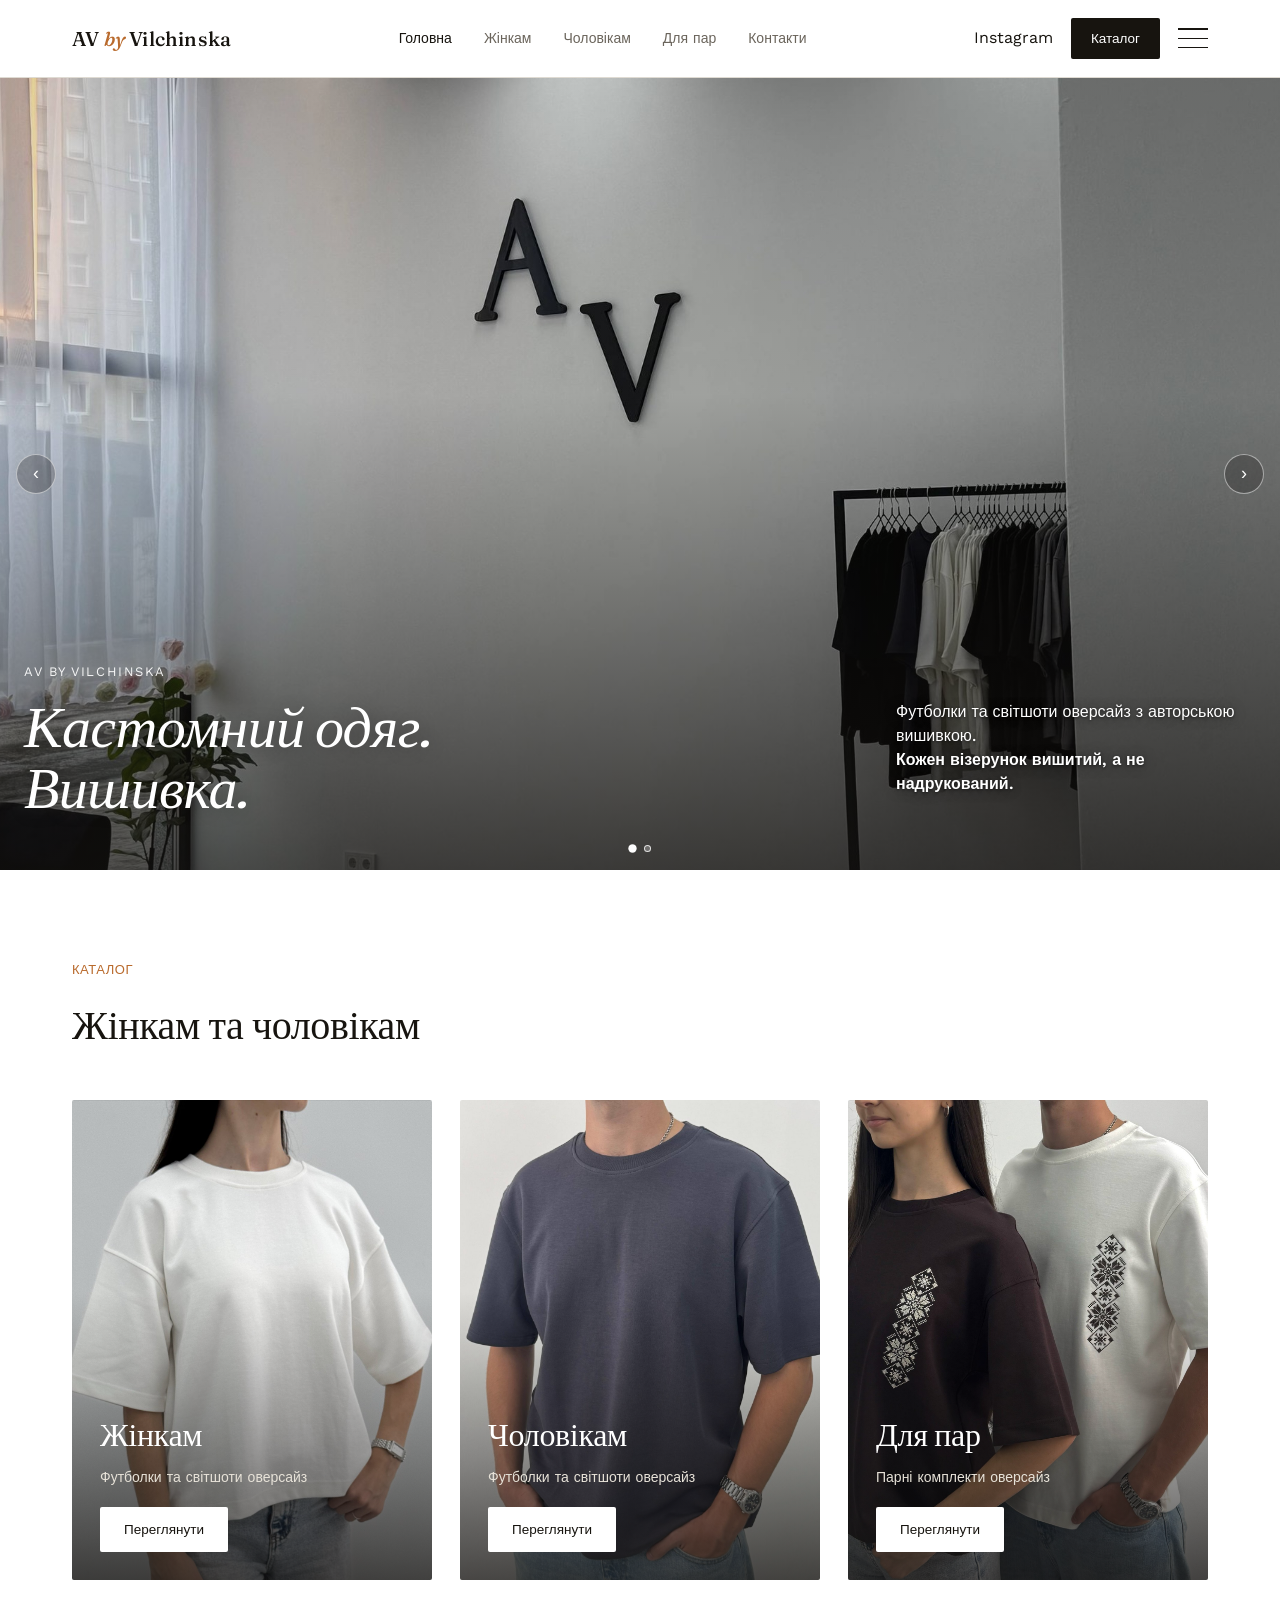
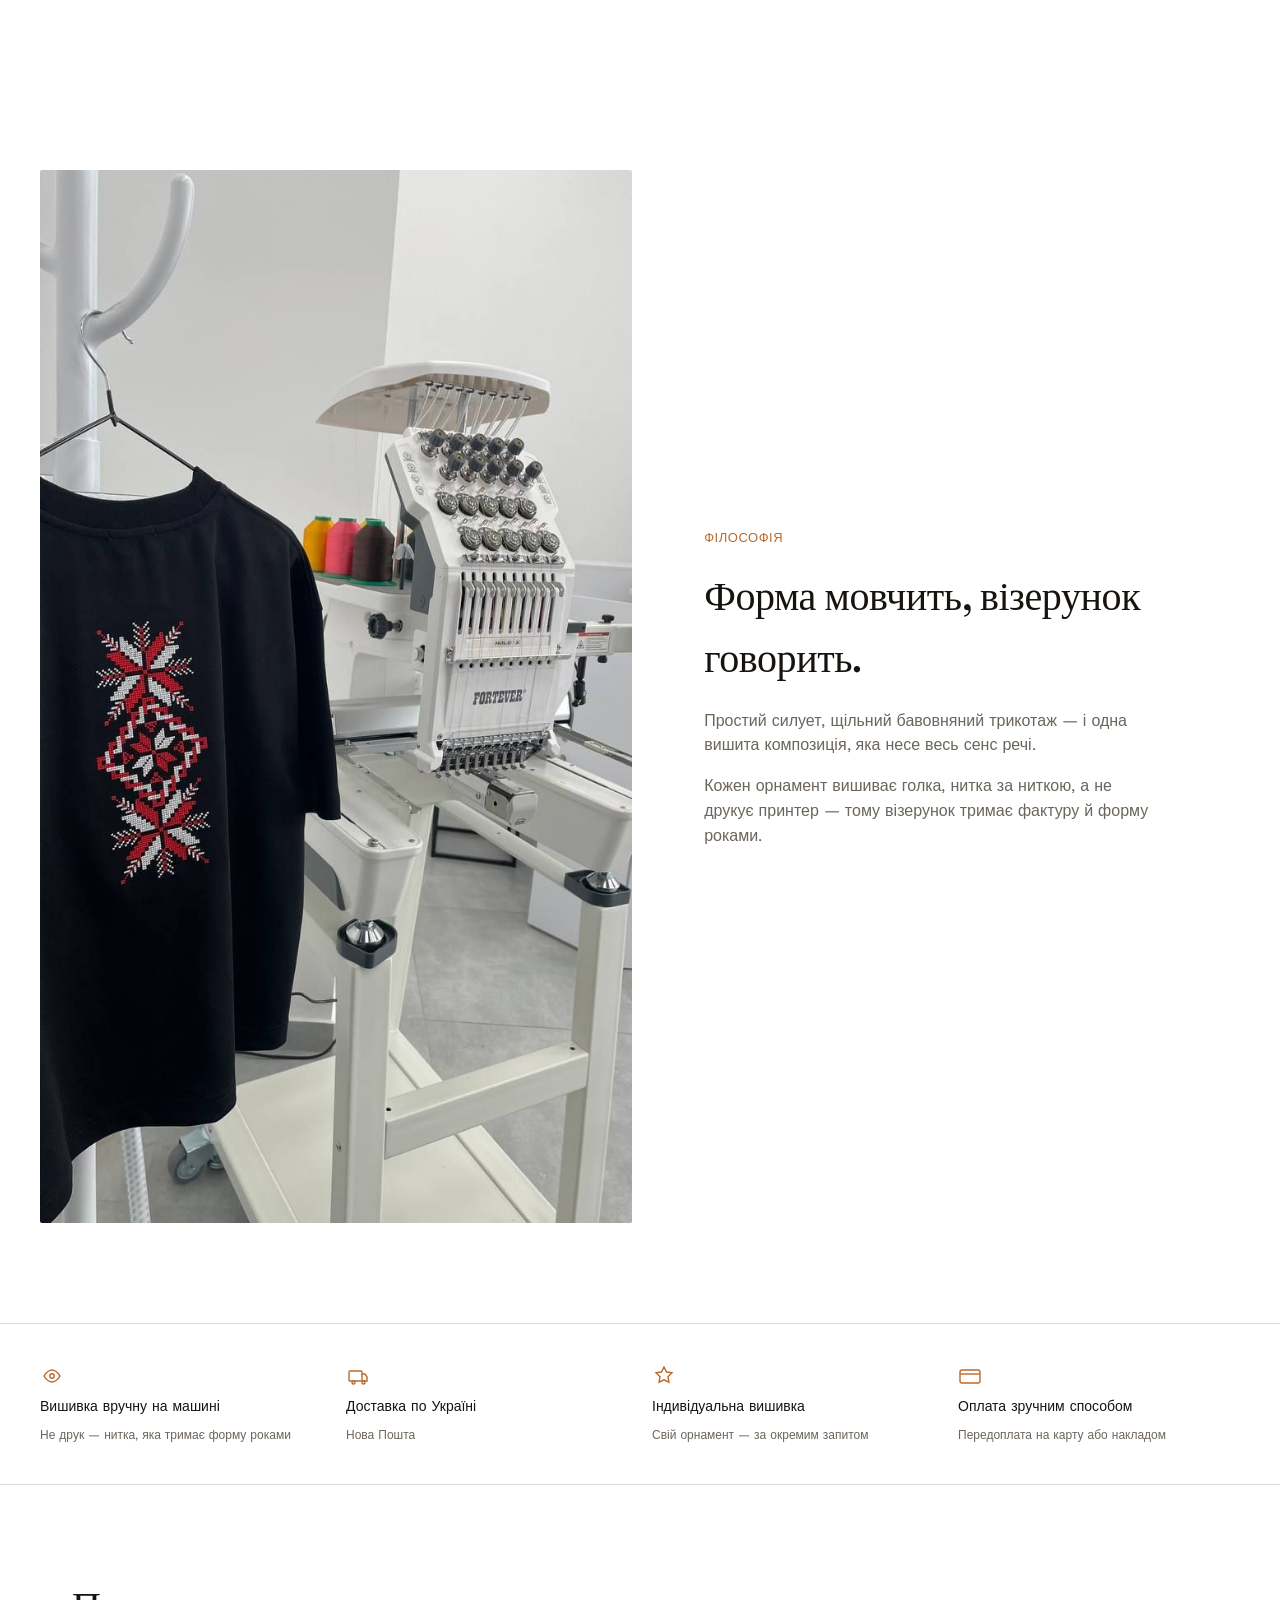
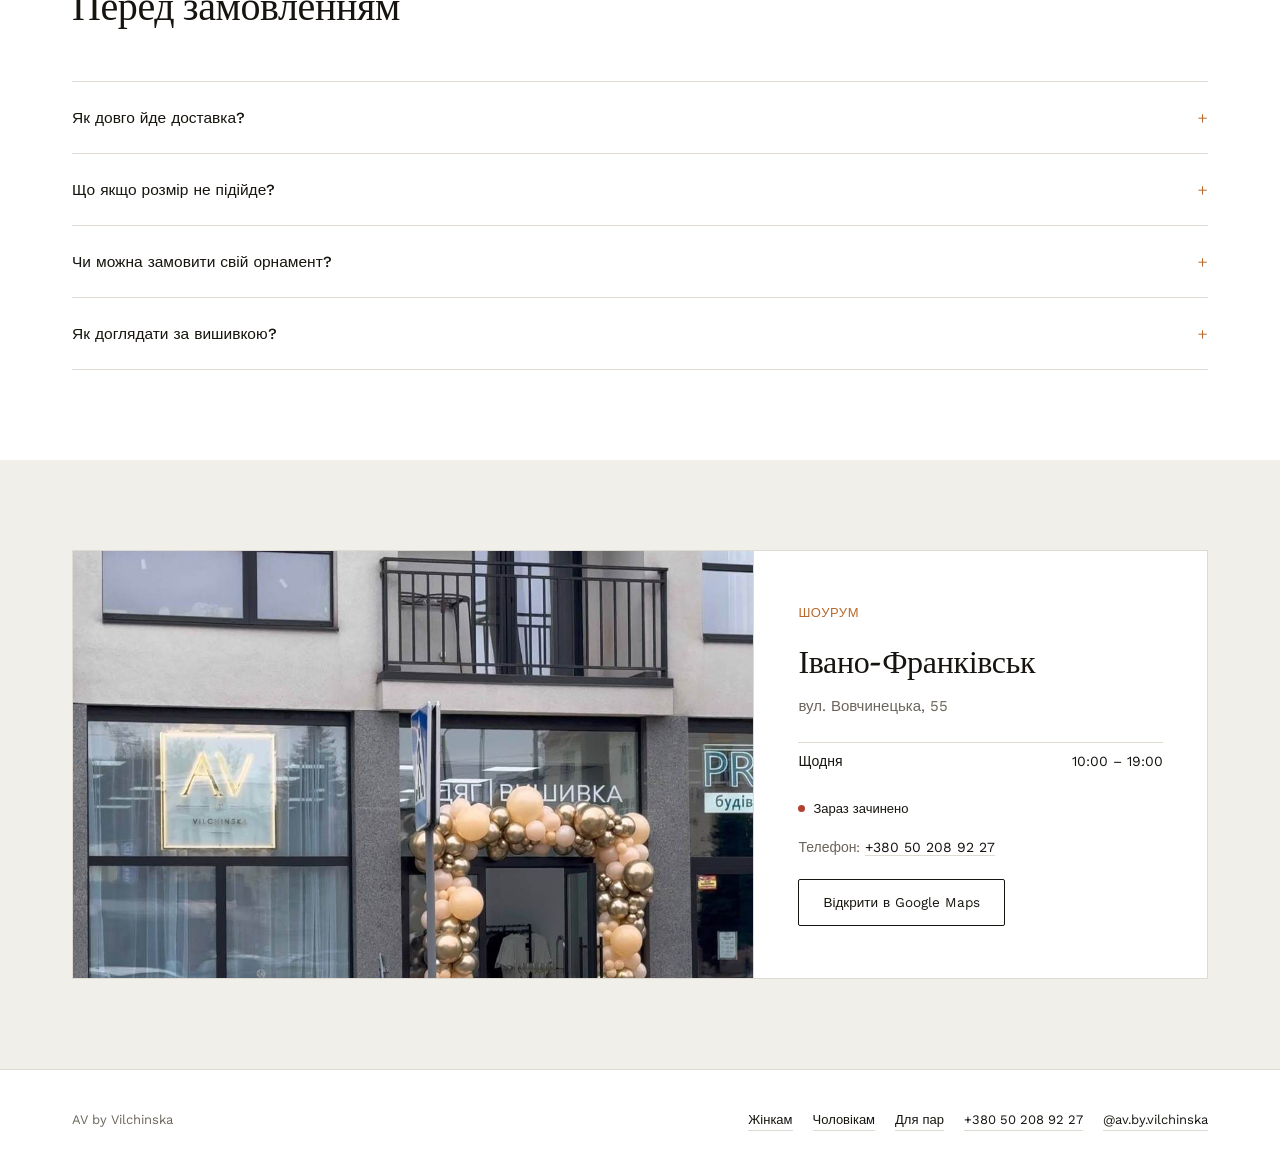
==== commit 4fe1f5a6: "івапрол" ====
--- a/index.html
+++ b/index.html
@@ -17,6 +17,7 @@
       <a href="index.html" class="active">Головна</a>
       <a href="women/index.html">Жінкам</a>
       <a href="men/index.html">Чоловікам</a>
+      <a href="pairs/index.html">Для пар</a>
       <a href="index.html#location">Контакти</a>
     </nav>
     <div class="header-actions">
@@ -32,6 +33,7 @@
     <a href="index.html">Головна</a>
     <a href="women/index.html">Жінкам</a>
     <a href="men/index.html">Чоловікам</a>
+    <a href="pairs/index.html">Для пар</a>
     <a href="index.html#location">Локація</a>
   </div>
   <div class="menu-bottom">
@@ -66,7 +68,7 @@
       <div class="kicker">Каталог</div>
       <h2>Жінкам та чоловікам</h2>
     </div>
-    <div class="categories-grid">
+    <div class="categories-grid cols-3">
     <a href="women/index.html" class="category-card" data-reveal>
       <img src="assets/images/tee-women-milk.jpg" alt="Жіночий одяг AV by Vilchinska">
       <div class="overlay"></div>
@@ -82,6 +84,15 @@
       <div class="cat-content">
         <h3>Чоловікам</h3>
         <p>Футболки та світшоти оверсайз</p>
+        <span class="cat-btn">Переглянути</span>
+      </div>
+    </a>
+    <a href="pairs/index.html" class="category-card" data-reveal>
+      <img src="assets/images/pairs-couple.jpg" alt="Для пар — AV by Vilchinska">
+      <div class="overlay"></div>
+      <div class="cat-content">
+        <h3>Для пар</h3>
+        <p>Парні комплекти оверсайз</p>
         <span class="cat-btn">Переглянути</span>
       </div>
     </a>
@@ -175,6 +186,7 @@
     <div class="footer-links">
       <a href="women/index.html">Жінкам</a>
       <a href="men/index.html">Чоловікам</a>
+      <a href="pairs/index.html">Для пар</a>
       <a href="tel:+380502089227">+380 50 208 92 27</a>
       <a href="https://www.instagram.com/av.by.vilchinska" target="_blank" rel="noopener">@av.by.vilchinska</a>
     </div>
--- a/assets/css/style.css
+++ b/assets/css/style.css
@@ -159,6 +159,8 @@
 /* ---------- CATEGORY BLOCKS ---------- */
 .categories{ padding: 90px 0; }
 .categories-grid{ display:grid; grid-template-columns: 1fr 1fr; gap: 28px; }
+.categories-grid.cols-3{ grid-template-columns: 1fr 1fr 1fr; }
+@media (max-width: 900px){ .categories-grid.cols-3{ grid-template-columns: 1fr 1fr; } }
 .category-card{ position: relative; aspect-ratio: 3/4; overflow:hidden; border-radius: 2px; }
 .category-card img{ width:100%; height:100%; object-fit:cover; transition: transform .6s ease; }
 .category-card:hover img{ transform: scale(1.04); }
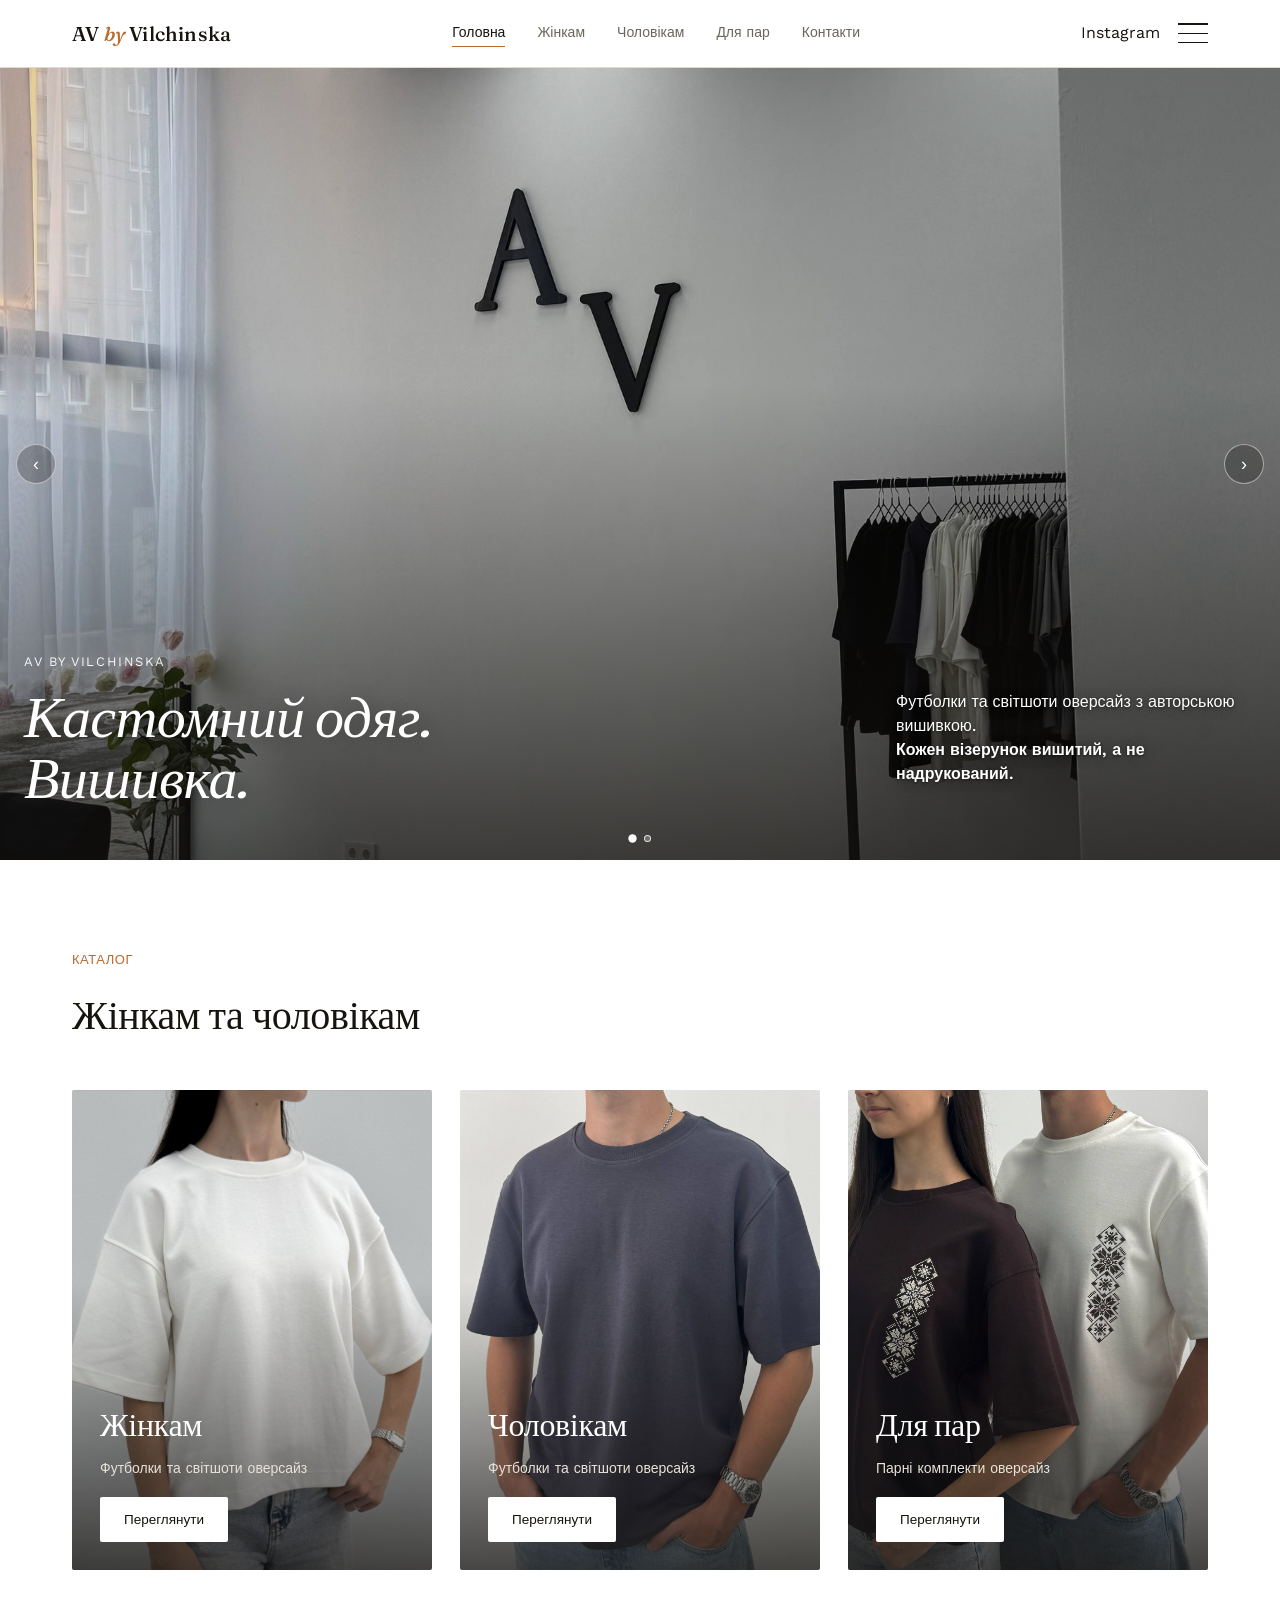
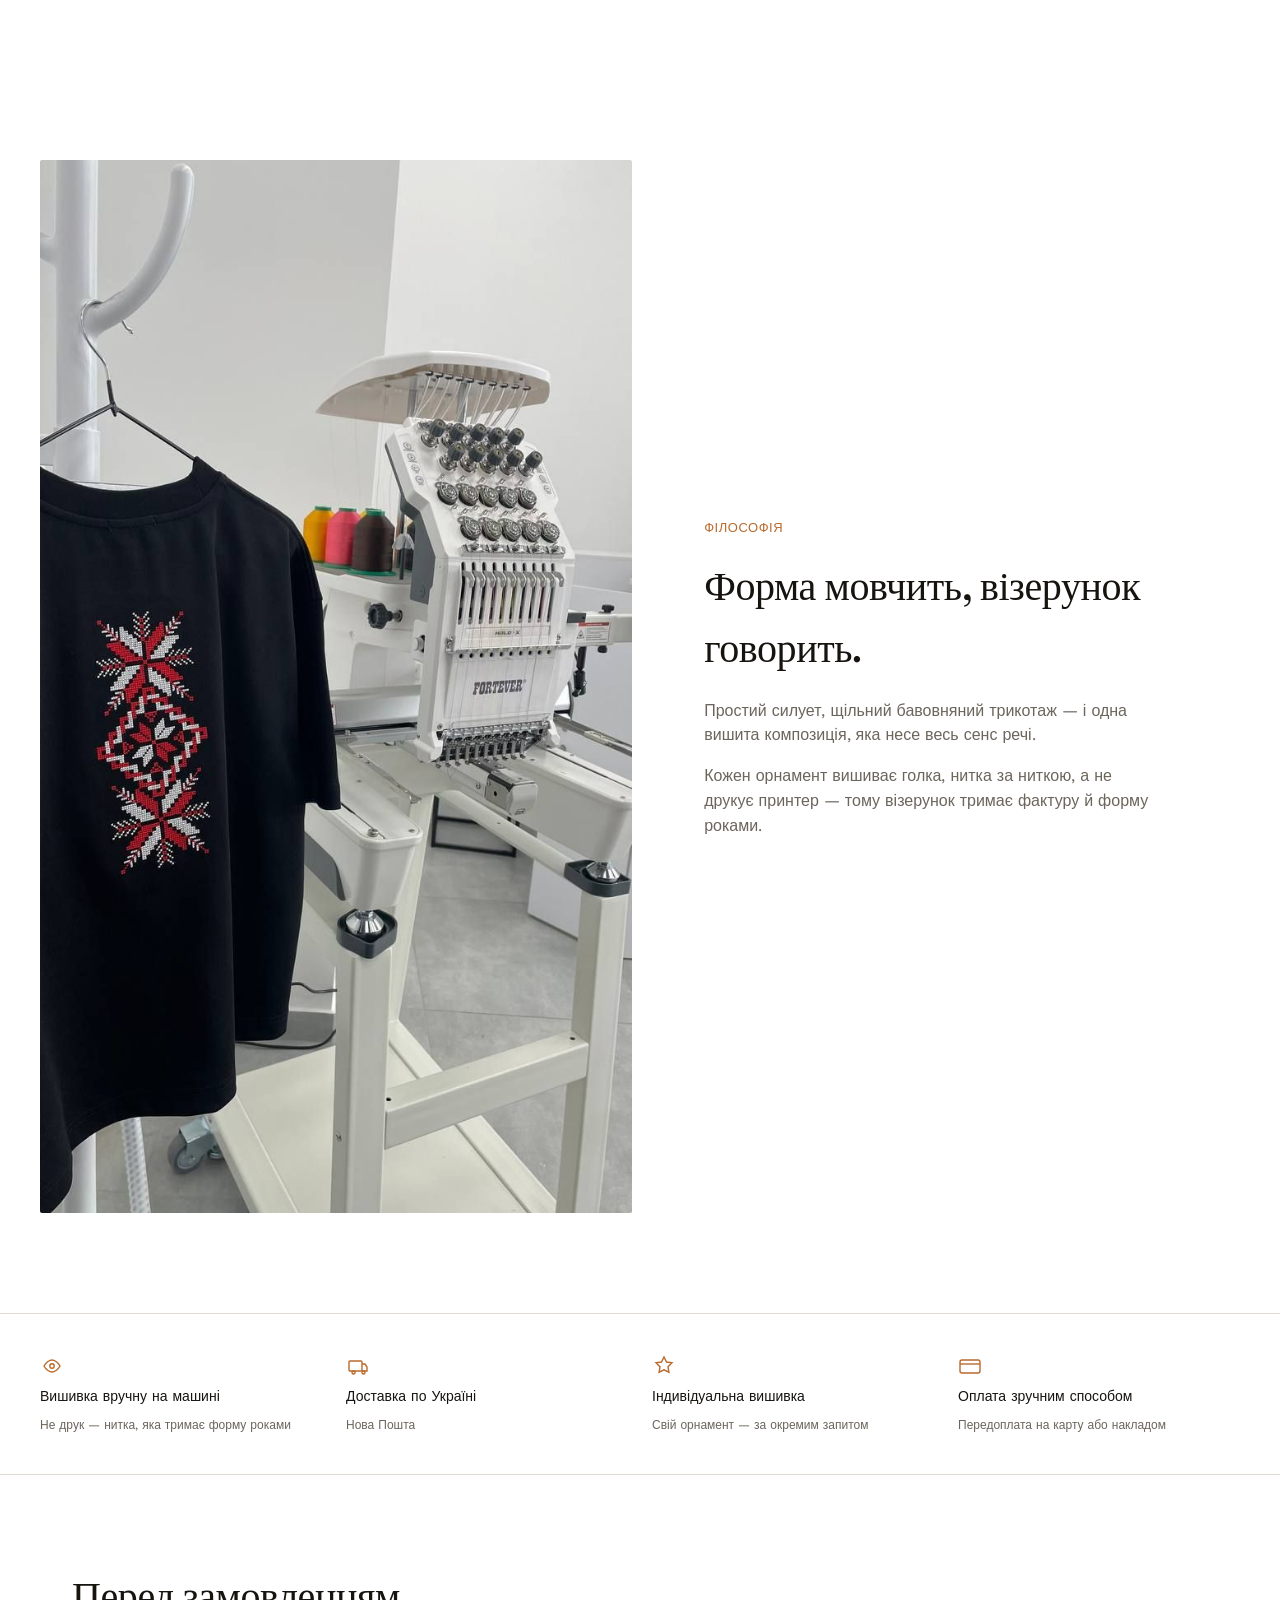
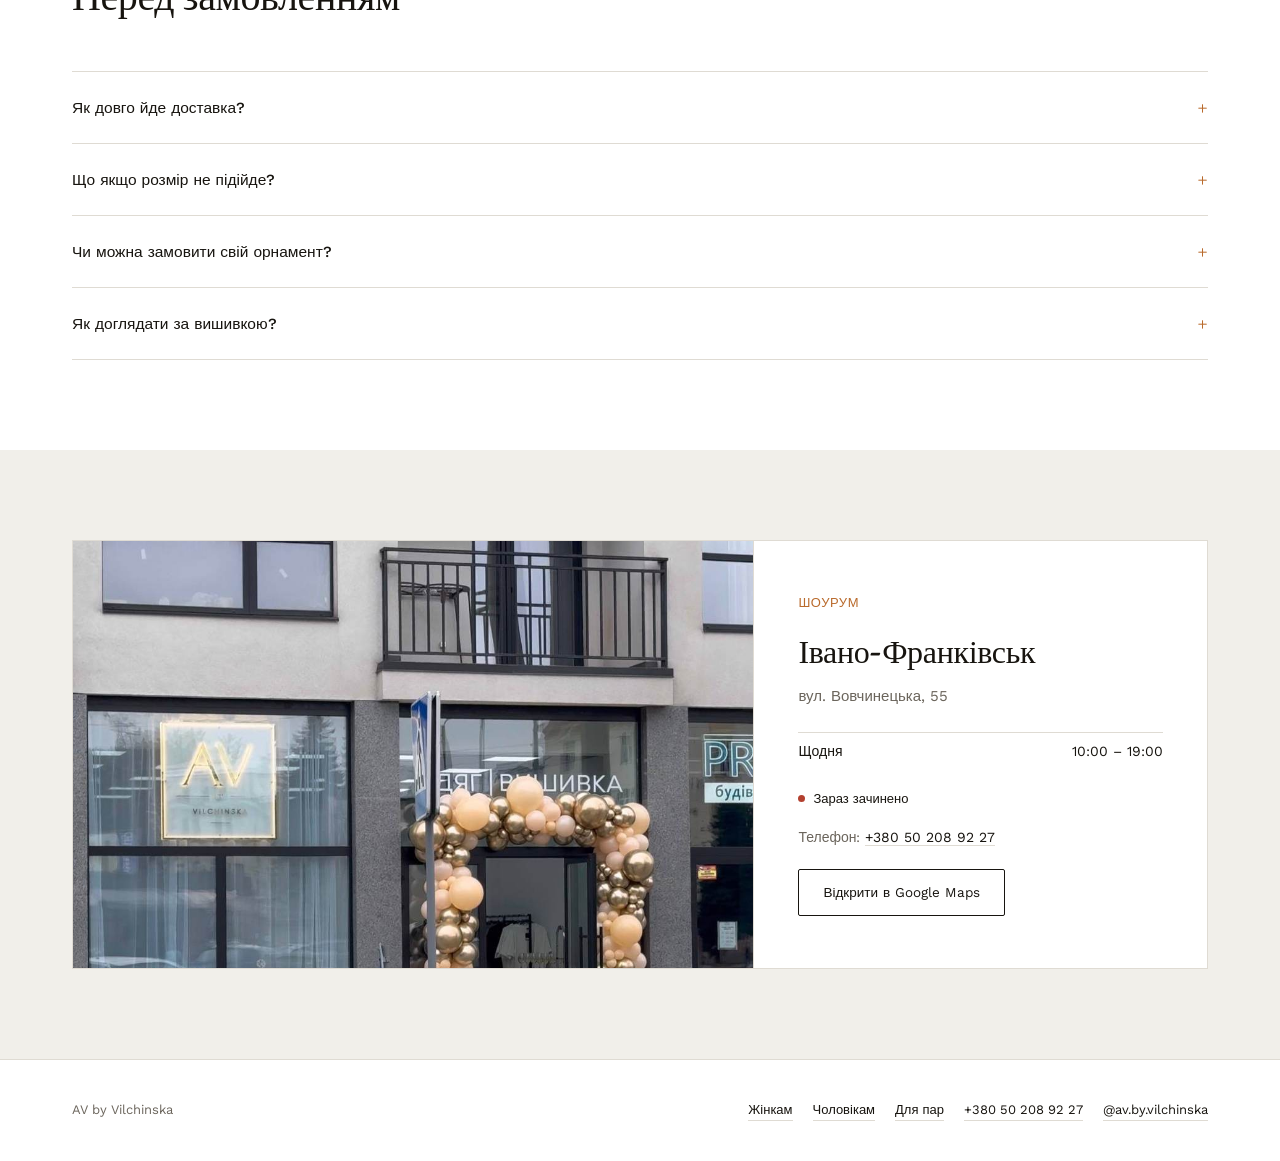
==== commit 3a15f21a: "вввв" ====
--- a/index.html
+++ b/index.html
@@ -22,13 +22,12 @@
     </nav>
     <div class="header-actions">
       <a class="icon-link" href="https://www.instagram.com/av.by.vilchinska" target="_blank" rel="noopener" aria-label="Instagram">Instagram</a>
-      <a class="btn-catalog" href="women/index.html">Каталог</a>
       <button class="burger" id="burgerBtn" aria-label="Меню" aria-expanded="false"><span></span><span></span><span></span></button>
     </div>
   </div>
 </header>
 
-<div class="menu-overlay" id="menuOverlay">
+<div class="menu-overlay" id="menuOverlay" data-bg="assets/images/hero-slide-1.jpg">
   <div class="menu-links">
     <a href="index.html">Головна</a>
     <a href="women/index.html">Жінкам</a>
@@ -193,6 +192,15 @@
   </div>
 </footer>
 
+
+<div class="size-modal" id="sizeChartModal">
+  <div class="size-modal-backdrop"></div>
+  <div class="size-modal-inner">
+    <button class="size-modal-close" aria-label="Закрити">&times;</button>
+    <img src="assets/images/size-chart.jpg" alt="Розмірна сітка AV by Vilchinska">
+  </div>
+</div>
+
 <script src="assets/js/main.js"></script>
 </body>
 </html>
--- a/assets/css/style.css
+++ b/assets/css/style.css
@@ -419,3 +419,141 @@
 
 /* ---------- EMPTY STATE ---------- */
 .empty-note{ color: var(--ink-muted); font-size: 14px; padding: 20px 0 60px; }
+
+/* ---------- DYNAMIC HEADER ---------- */
+header.site-header{ transition: box-shadow .3s ease, padding .3s ease; }
+header.site-header.scrolled{
+  box-shadow: 0 1px 0 var(--line), 0 8px 20px -12px rgba(20,18,16,.15);
+}
+header.site-header.scrolled .header-inner{ padding-top: 12px; padding-bottom: 12px; }
+.main-nav a{ position: relative; padding-bottom: 2px; }
+.main-nav a::after{
+  content:''; position:absolute; left:0; right:100%; bottom:-2px; height:1.5px;
+  background: var(--accent); transition: right .25s ease;
+}
+.main-nav a:hover::after, .main-nav a.active::after{ right:0; }
+
+/* ---------- BURGER MENU PHOTO BACKGROUND ---------- */
+.menu-overlay{
+  background-color: var(--dark);
+  background-size: cover;
+  background-position: center;
+  background-blend-mode: multiply;
+}
+.menu-overlay::before{
+  content:''; position:absolute; inset:0; background: rgba(10,9,8,.86); z-index:0;
+}
+.menu-overlay .menu-links, .menu-overlay .menu-bottom{ position: relative; z-index: 1; }
+
+/* ---------- CATALOG FILTER BAR ---------- */
+.catalog-filter{
+  display:flex; align-items:center; justify-content: space-between;
+  gap: 14px; margin-bottom: 8px; flex-wrap: wrap;
+}
+.filter-btn{
+  display:inline-flex; align-items:center; gap:8px;
+  background:#fff; border:1px solid var(--line); color: var(--ink);
+  padding: 11px 18px; font-size: 13.5px; border-radius: 2px; cursor:pointer;
+  transition: background .2s ease, color .2s ease;
+}
+.filter-btn:hover{ background: var(--ink); color:#fff; }
+.filter-btn svg{ width:15px; height:15px; }
+.filter-count{
+  background: var(--accent); color:#fff; font-size: 11px; line-height:1;
+  border-radius: 50%; width:16px; height:16px; display:flex; align-items:center; justify-content:center;
+}
+
+.filter-panel{
+  position: fixed; inset: 0; z-index: 70; display:none;
+}
+.filter-panel.open{ display:block; }
+.filter-panel .filter-backdrop{
+  position:absolute; inset:0; background: rgba(20,18,16,.45);
+}
+.filter-sheet{
+  position:absolute; left:0; right:0; bottom:0;
+  background:#fff; border-radius: 16px 16px 0 0;
+  padding: 26px 24px 32px; max-height: 82vh; overflow-y:auto;
+  transform: translateY(100%); transition: transform .35s cubic-bezier(.65,0,.35,1);
+}
+.filter-panel.open .filter-sheet{ transform: translateY(0); }
+.filter-sheet-handle{ width:36px; height:4px; background: var(--line); border-radius:2px; margin: 0 auto 20px; }
+.filter-section{ margin-bottom: 26px; }
+.filter-section .filter-heading{ font-size: 13px; text-transform: uppercase; letter-spacing:.04em; color: var(--ink-muted); margin-bottom: 14px; }
+.filter-options{ display:flex; flex-direction: column; gap: 10px; }
+.filter-option{
+  display:flex; align-items:center; justify-content: space-between;
+  border: 1px solid var(--line); border-radius: 2px;
+  padding: 15px 18px; font-size: 15px; cursor:pointer;
+  background:#fff; transition: border-color .2s ease, background .2s ease;
+}
+.filter-option.active{ border-color: var(--ink); background: var(--bg-alt); font-weight:500; }
+.filter-option .check{ width:18px; height:18px; border-radius:50%; border:1.5px solid var(--line); flex-shrink:0; position:relative; }
+.filter-option.active .check{ border-color: var(--ink); }
+.filter-option.active .check::after{
+  content:''; position:absolute; inset:3px; border-radius:50%; background: var(--ink);
+}
+.filter-apply{
+  width:100%; background: var(--ink); color:#fff; border:none; border-radius:2px;
+  padding: 16px; font-size: 15px; cursor:pointer; margin-top: 6px;
+}
+.filter-close{
+  position:absolute; top:20px; right:20px; background:none; border:none; font-size:22px; cursor:pointer; color: var(--ink-muted);
+}
+
+@media (min-width: 720px){
+  .filter-sheet{
+    left:auto; right: 32px; bottom:auto; top: 90px;
+    width: 340px; border-radius: 4px; transform: translateY(-12px); opacity:0;
+    transition: transform .25s ease, opacity .25s ease; max-height: 70vh;
+  }
+  .filter-panel.open .filter-sheet{ transform: translateY(0); opacity:1; }
+  .filter-sheet-handle{ display:none; }
+}
+
+/* ---------- CATALOG VIEW MODES: list / grid ---------- */
+.catalog-body.view-grid .product-block{ display:none; }
+.catalog-body.view-grid .tile-grid{ display:grid; }
+.tile-grid{ display:none; grid-template-columns: repeat(4, 1fr); gap: 22px 18px; padding: 8px 0 60px; }
+.tile-card{ cursor:pointer; }
+.tile-photo{ aspect-ratio: 4/5; overflow:hidden; background: var(--bg-alt); border-radius:2px; margin-bottom:10px; }
+.tile-photo img{ width:100%; height:100%; object-fit:cover; }
+.tile-title{ font-size: 13px; margin-bottom: 3px; }
+.tile-price{ font-family:'Fraunces', serif; font-size: 13.5px; color: var(--ink-muted); }
+.catalog-body.detail-open .tile-grid{ display:none !important; }
+.catalog-body.detail-open .product-block{ display:none; }
+.catalog-body.detail-open .product-block.detail-active{ display:block; }
+.back-to-catalog{
+  display:none; align-items:center; gap:8px; font-size: 13.5px; color: var(--ink-muted);
+  text-decoration:none; margin: 0 0 30px; cursor:pointer; border:none; background:none; padding:0;
+}
+.catalog-body.detail-open .back-to-catalog{ display:inline-flex; }
+
+@media (max-width: 900px){ .tile-grid{ grid-template-columns: repeat(2, 1fr); } }
+
+/* ---------- SIZE CHART LINK + MODAL ---------- */
+.size-chart-link{
+  display:inline-flex; align-items:center; gap:6px;
+  font-size: 13.5px; color: var(--ink); text-decoration:none;
+  border-bottom: 1px solid var(--ink); padding-bottom:2px; cursor:pointer; background:none; border-top:none; border-left:none; border-right:none;
+  margin: 4px 0 22px;
+}
+.size-chart-link:hover{ color: var(--accent); border-color: var(--accent); }
+
+.size-modal{ position:fixed; inset:0; z-index:80; display:none; align-items:center; justify-content:center; padding: 20px; }
+.size-modal.open{ display:flex; }
+.size-modal-backdrop{ position:absolute; inset:0; background: rgba(20,18,16,.7); }
+.size-modal-inner{ position:relative; max-width: 480px; width:100%; background:#fff; border-radius:4px; padding: 16px; z-index:1; }
+.size-modal-inner img{ width:100%; border-radius:2px; }
+.size-modal-close{
+  position:absolute; top:-14px; right:-14px; width:34px; height:34px; border-radius:50%;
+  background:#fff; border:1px solid var(--line); font-size:18px; cursor:pointer; z-index:2;
+}
+
+/* ---------- PAIRS DESCRIPTION LINKS ---------- */
+.pairs-links{ display:flex; gap:12px; margin: 6px 0 22px; flex-wrap:wrap; }
+.pairs-links a{
+  background: var(--bg-alt); border:1px solid var(--line); color: var(--ink); text-decoration:none;
+  padding: 11px 20px; font-size: 13.5px; border-radius:2px; transition: background .2s ease, color .2s ease;
+}
+.pairs-links a:hover{ background: var(--ink); color:#fff; }
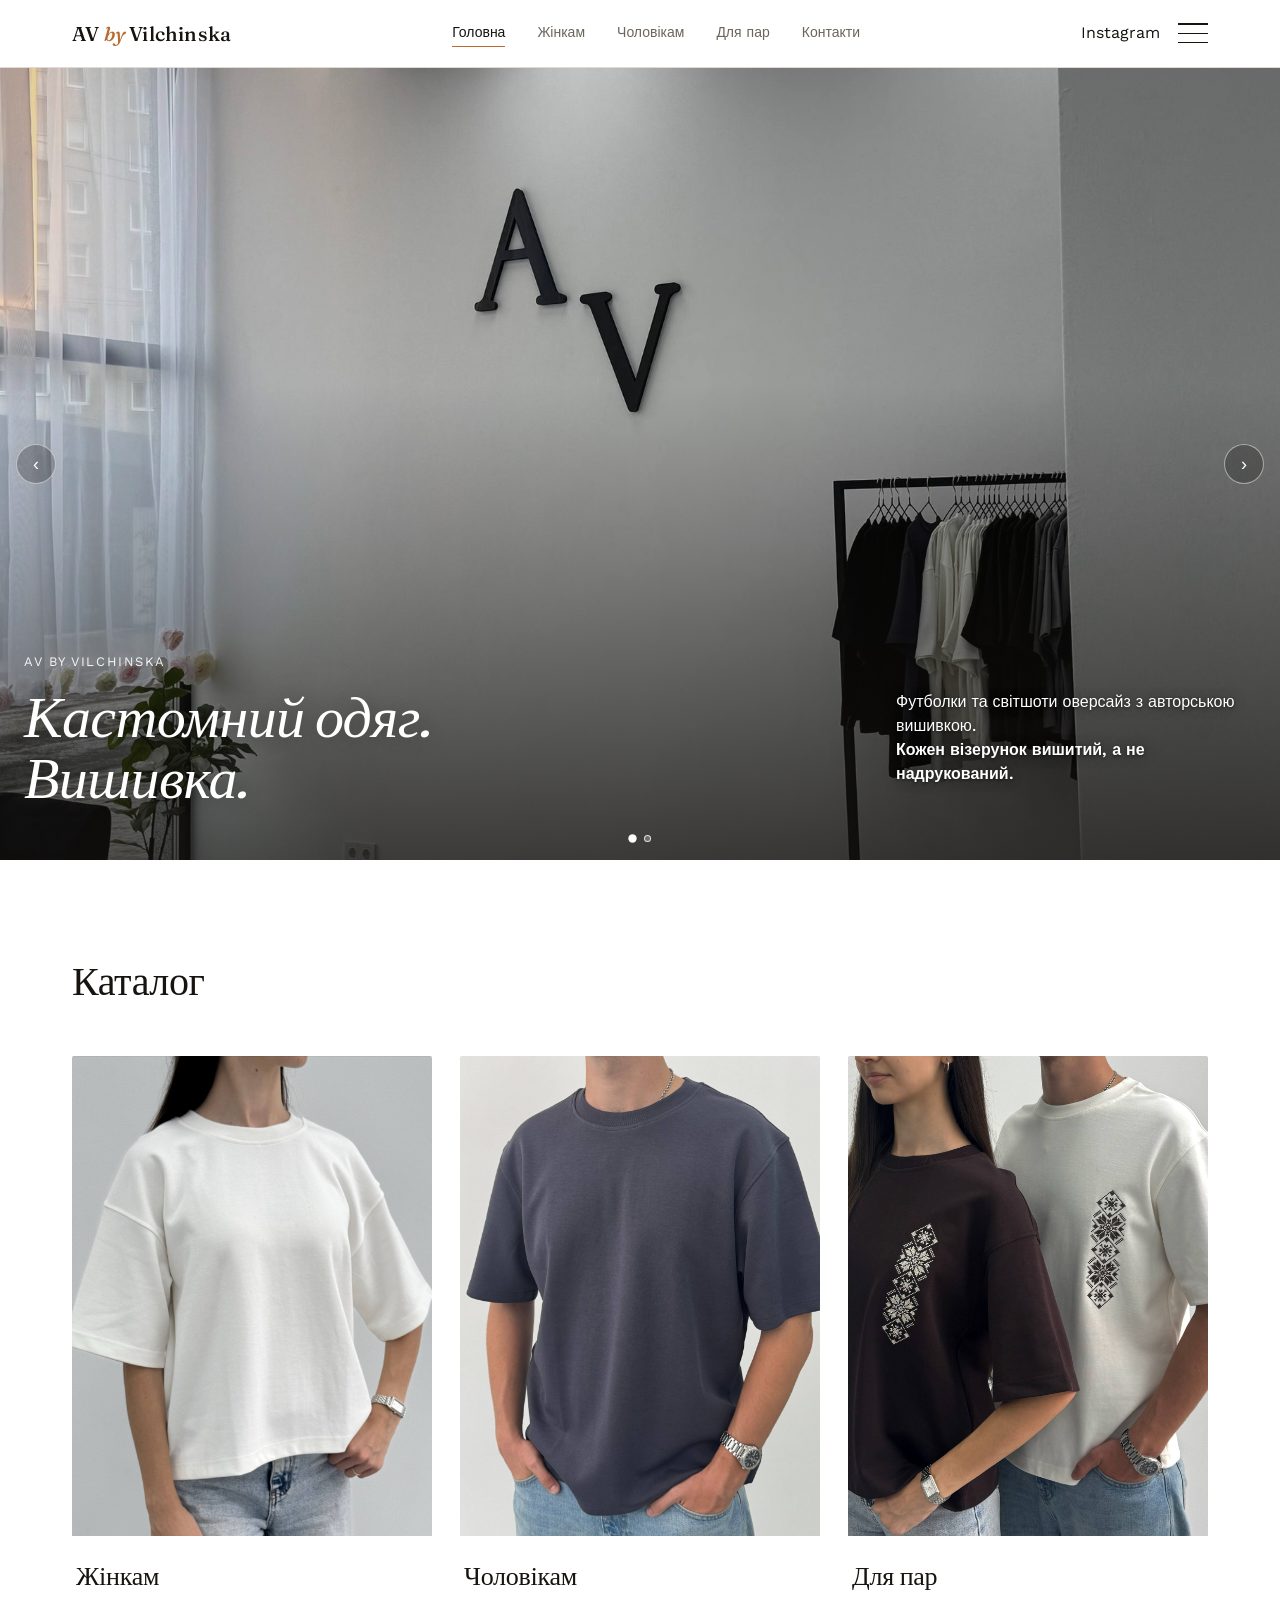
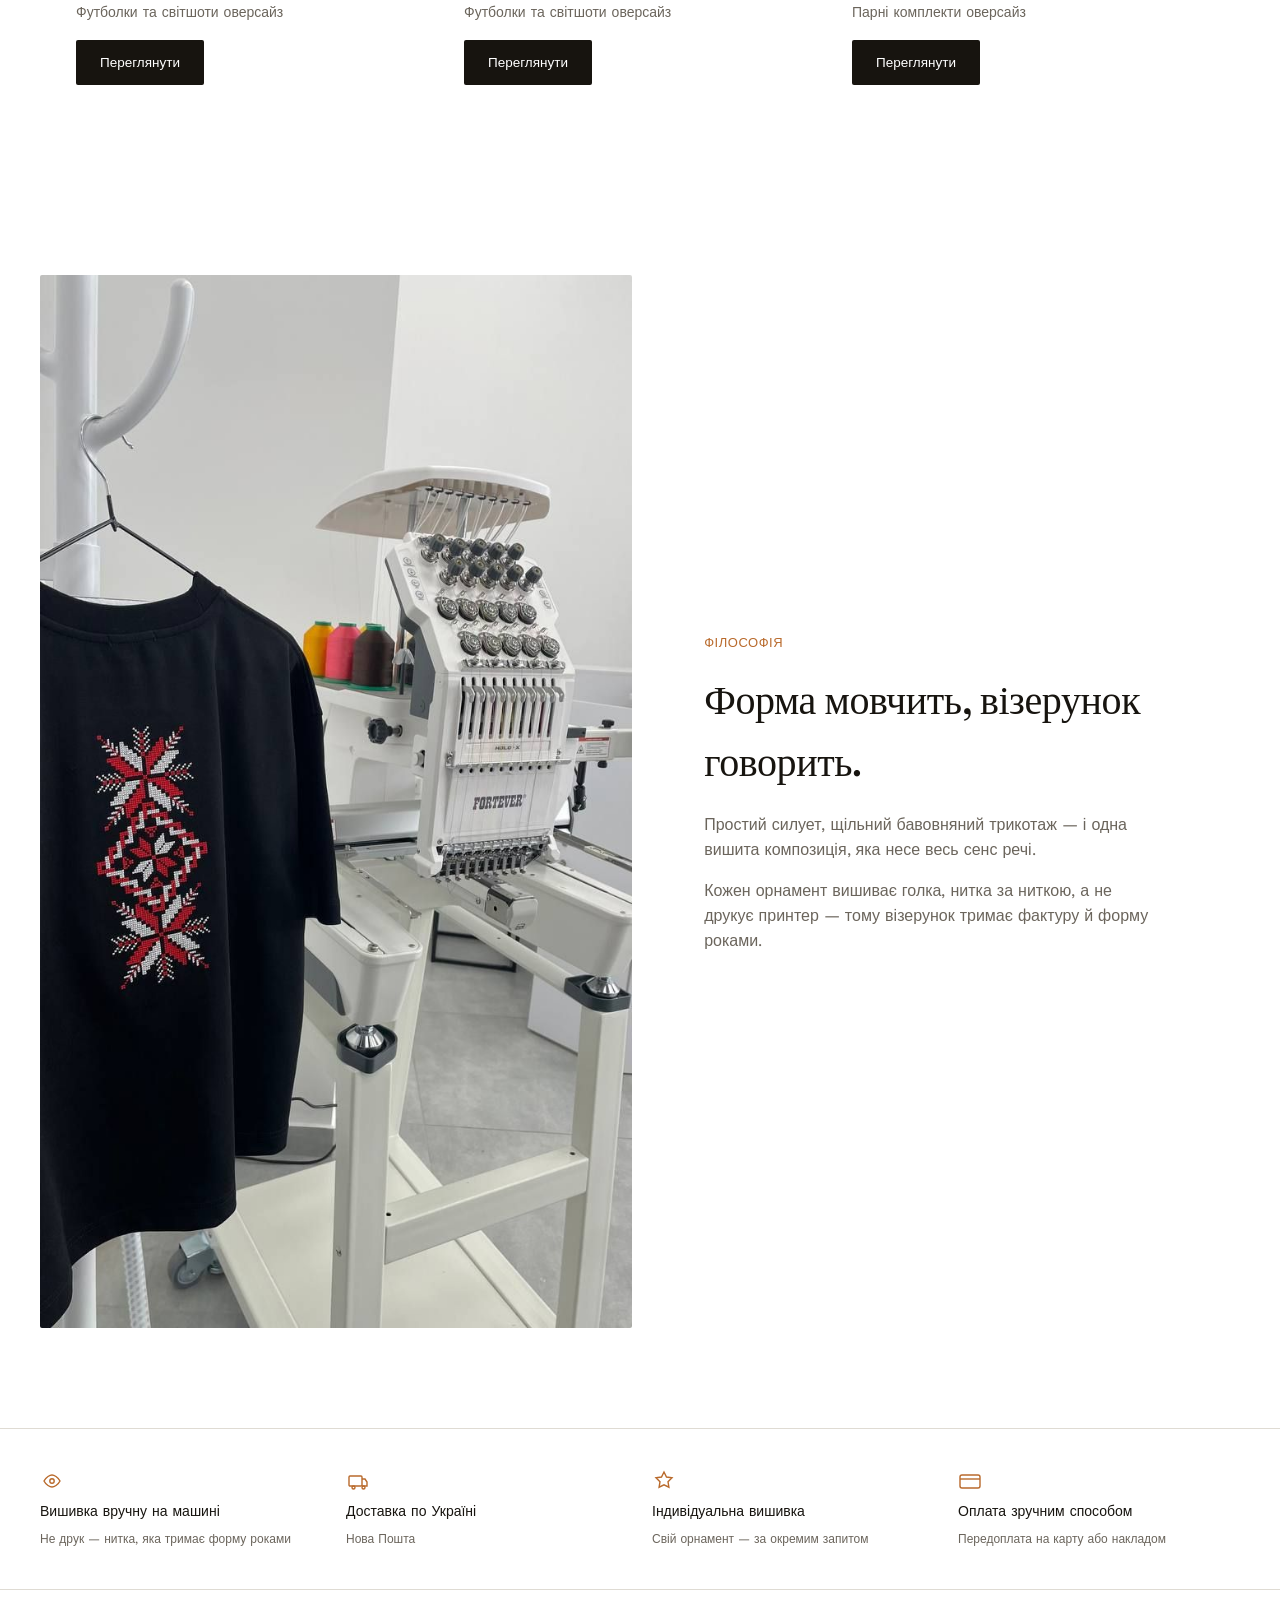
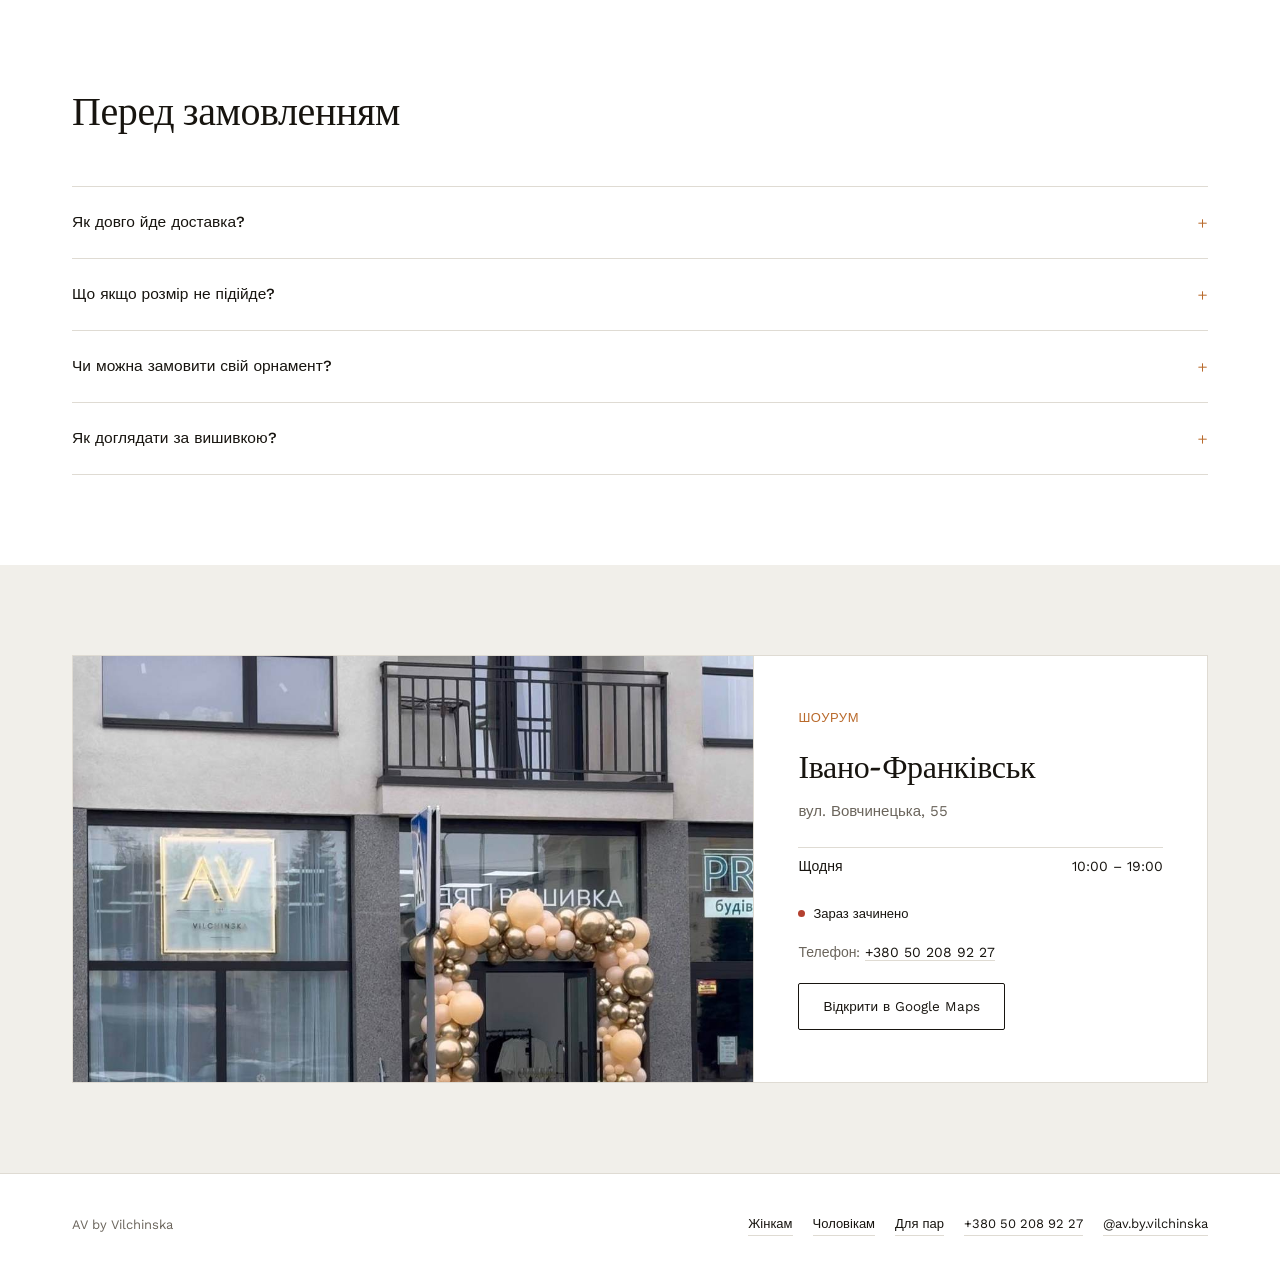
==== commit f25dd3f6: "івапро" ====
--- a/index.html
+++ b/index.html
@@ -64,13 +64,11 @@
 <section class="categories">
   <div class="wrap">
     <div class="section-head" data-reveal>
-      <div class="kicker">Каталог</div>
-      <h2>Жінкам та чоловікам</h2>
+      <h2>Каталог</h2>
     </div>
     <div class="categories-grid cols-3">
     <a href="women/index.html" class="category-card" data-reveal>
-      <img src="assets/images/tee-women-milk.jpg" alt="Жіночий одяг AV by Vilchinska">
-      <div class="overlay"></div>
+      <div class="cat-photo"><img src="assets/images/tee-women-milk.jpg" alt="Жіночий одяг AV by Vilchinska"></div>
       <div class="cat-content">
         <h3>Жінкам</h3>
         <p>Футболки та світшоти оверсайз</p>
@@ -78,8 +76,7 @@
       </div>
     </a>
     <a href="men/index.html" class="category-card" data-reveal>
-      <img src="assets/images/tee-men-graphite.jpg" alt="Чоловічий одяг AV by Vilchinska">
-      <div class="overlay"></div>
+      <div class="cat-photo"><img src="assets/images/tee-men-graphite.jpg" alt="Чоловічий одяг AV by Vilchinska"></div>
       <div class="cat-content">
         <h3>Чоловікам</h3>
         <p>Футболки та світшоти оверсайз</p>
@@ -87,8 +84,7 @@
       </div>
     </a>
     <a href="pairs/index.html" class="category-card" data-reveal>
-      <img src="assets/images/pairs-couple.jpg" alt="Для пар — AV by Vilchinska">
-      <div class="overlay"></div>
+      <div class="cat-photo"><img src="assets/images/pairs-couple.jpg" alt="Для пар — AV by Vilchinska"></div>
       <div class="cat-content">
         <h3>Для пар</h3>
         <p>Парні комплекти оверсайз</p>
--- a/assets/css/style.css
+++ b/assets/css/style.css
@@ -161,15 +161,15 @@
 .categories-grid{ display:grid; grid-template-columns: 1fr 1fr; gap: 28px; }
 .categories-grid.cols-3{ grid-template-columns: 1fr 1fr 1fr; }
 @media (max-width: 900px){ .categories-grid.cols-3{ grid-template-columns: 1fr 1fr; } }
-.category-card{ position: relative; aspect-ratio: 3/4; overflow:hidden; border-radius: 2px; }
-.category-card img{ width:100%; height:100%; object-fit:cover; transition: transform .6s ease; }
-.category-card:hover img{ transform: scale(1.04); }
-.category-card .overlay{ position:absolute; inset:0; background: linear-gradient(180deg, rgba(20,18,16,0) 40%, rgba(20,18,16,0.75) 100%); }
-.category-card .cat-content{ position:absolute; left:28px; right:28px; bottom:28px; color:#fff; }
-.category-card h3{ font-size: clamp(24px, 3vw, 32px); margin-bottom: 8px; }
-.category-card p{ font-size: 14px; color:#E7E2D8; margin: 0 0 18px; }
+.category-card{ display:flex; flex-direction:column; border-radius: 2px; overflow:hidden; text-decoration:none; }
+.category-card .cat-photo{ position:relative; aspect-ratio: 3/4; overflow:hidden; background: var(--bg-alt); }
+.category-card .cat-photo img{ width:100%; height:100%; object-fit:cover; transition: transform .6s ease; }
+.category-card:hover .cat-photo img{ transform: scale(1.04); }
+.category-card .cat-content{ padding: 20px 4px 0; color: var(--ink); }
+.category-card h3{ font-size: clamp(20px, 2.6vw, 26px); margin-bottom: 6px; }
+.category-card p{ font-size: 14px; color: var(--ink-muted); margin: 0 0 16px; }
 .category-card .cat-btn{
-  display:inline-block; background:#fff; color: var(--ink); text-decoration:none;
+  display:inline-block; background: var(--ink); color:#fff; text-decoration:none;
   padding: 12px 24px; font-size: 13.5px; border-radius: 2px; transition: background .2s ease, color .2s ease;
 }
 .category-card .cat-btn:hover{ background: var(--accent); color:#fff; }
@@ -346,6 +346,7 @@
 
 /* ---------- PRODUCT DETAIL (single product, swatches) ---------- */
 .pd-wrap{ display:grid; grid-template-columns: 1fr 1fr; gap: 60px; padding: 50px 0 100px; align-items: start; }
+.pd-wrap.pd-info-only{ grid-template-columns: 1fr; max-width: 480px; padding-top: 24px; }
 .pd-photo{ aspect-ratio: 4/5; overflow:hidden; background: var(--bg-alt); border-radius: 2px; }
 .pd-photo img{ width:100%; height:100%; object-fit:cover; transition: opacity .25s ease; }
 .pd-info h2{ font-size: clamp(24px, 3vw, 32px); margin-bottom: 10px; }
@@ -369,7 +370,13 @@
 .pd-fabric p{ font-size: 14.5px; color: var(--ink-muted); margin: 0 0 4px; }
 .pd-fabric .fabric-label{ color: var(--ink); font-weight: 500; }
 
-.pd-order{ margin-top: 8px; }
+.pd-order{
+  display:block; text-align:center; margin-top: 22px;
+  background: var(--ink); color:#fff !important; text-decoration:none;
+  border-bottom:none !important; padding: 16px 24px; font-size: 15px; font-weight:500;
+  border-radius: 2px; transition: background .2s ease;
+}
+.pd-order:hover{ background: var(--accent); color:#fff !important; }
 
 /* photo gallery (swipeable) */
 .pd-gallery{ position: relative; overflow: hidden; }
@@ -448,7 +455,7 @@
 /* ---------- CATALOG FILTER BAR ---------- */
 .catalog-filter{
   display:flex; align-items:center; justify-content: space-between;
-  gap: 14px; margin-bottom: 8px; flex-wrap: wrap;
+  gap: 14px; margin-bottom: 26px; flex-wrap: wrap;
 }
 .filter-btn{
   display:inline-flex; align-items:center; gap:8px;
@@ -493,10 +500,17 @@
 .filter-option.active .check::after{
   content:''; position:absolute; inset:3px; border-radius:50%; background: var(--ink);
 }
+.filter-actions{ display:flex; gap: 10px; margin-top: 6px; }
+.filter-reset{
+  flex: 1; background: #fff; color: var(--ink); border: 1px solid var(--line); border-radius:2px;
+  padding: 16px; font-size: 15px; cursor:pointer;
+}
+.filter-reset:hover{ border-color: var(--ink); }
 .filter-apply{
-  width:100%; background: var(--ink); color:#fff; border:none; border-radius:2px;
-  padding: 16px; font-size: 15px; cursor:pointer; margin-top: 6px;
-}
+  flex: 1.4; background: var(--ink); color:#fff; border:none; border-radius:2px;
+  padding: 16px; font-size: 15px; cursor:pointer;
+}
+.filter-apply:hover{ background: var(--accent); }
 .filter-close{
   position:absolute; top:20px; right:20px; background:none; border:none; font-size:22px; cursor:pointer; color: var(--ink-muted);
 }
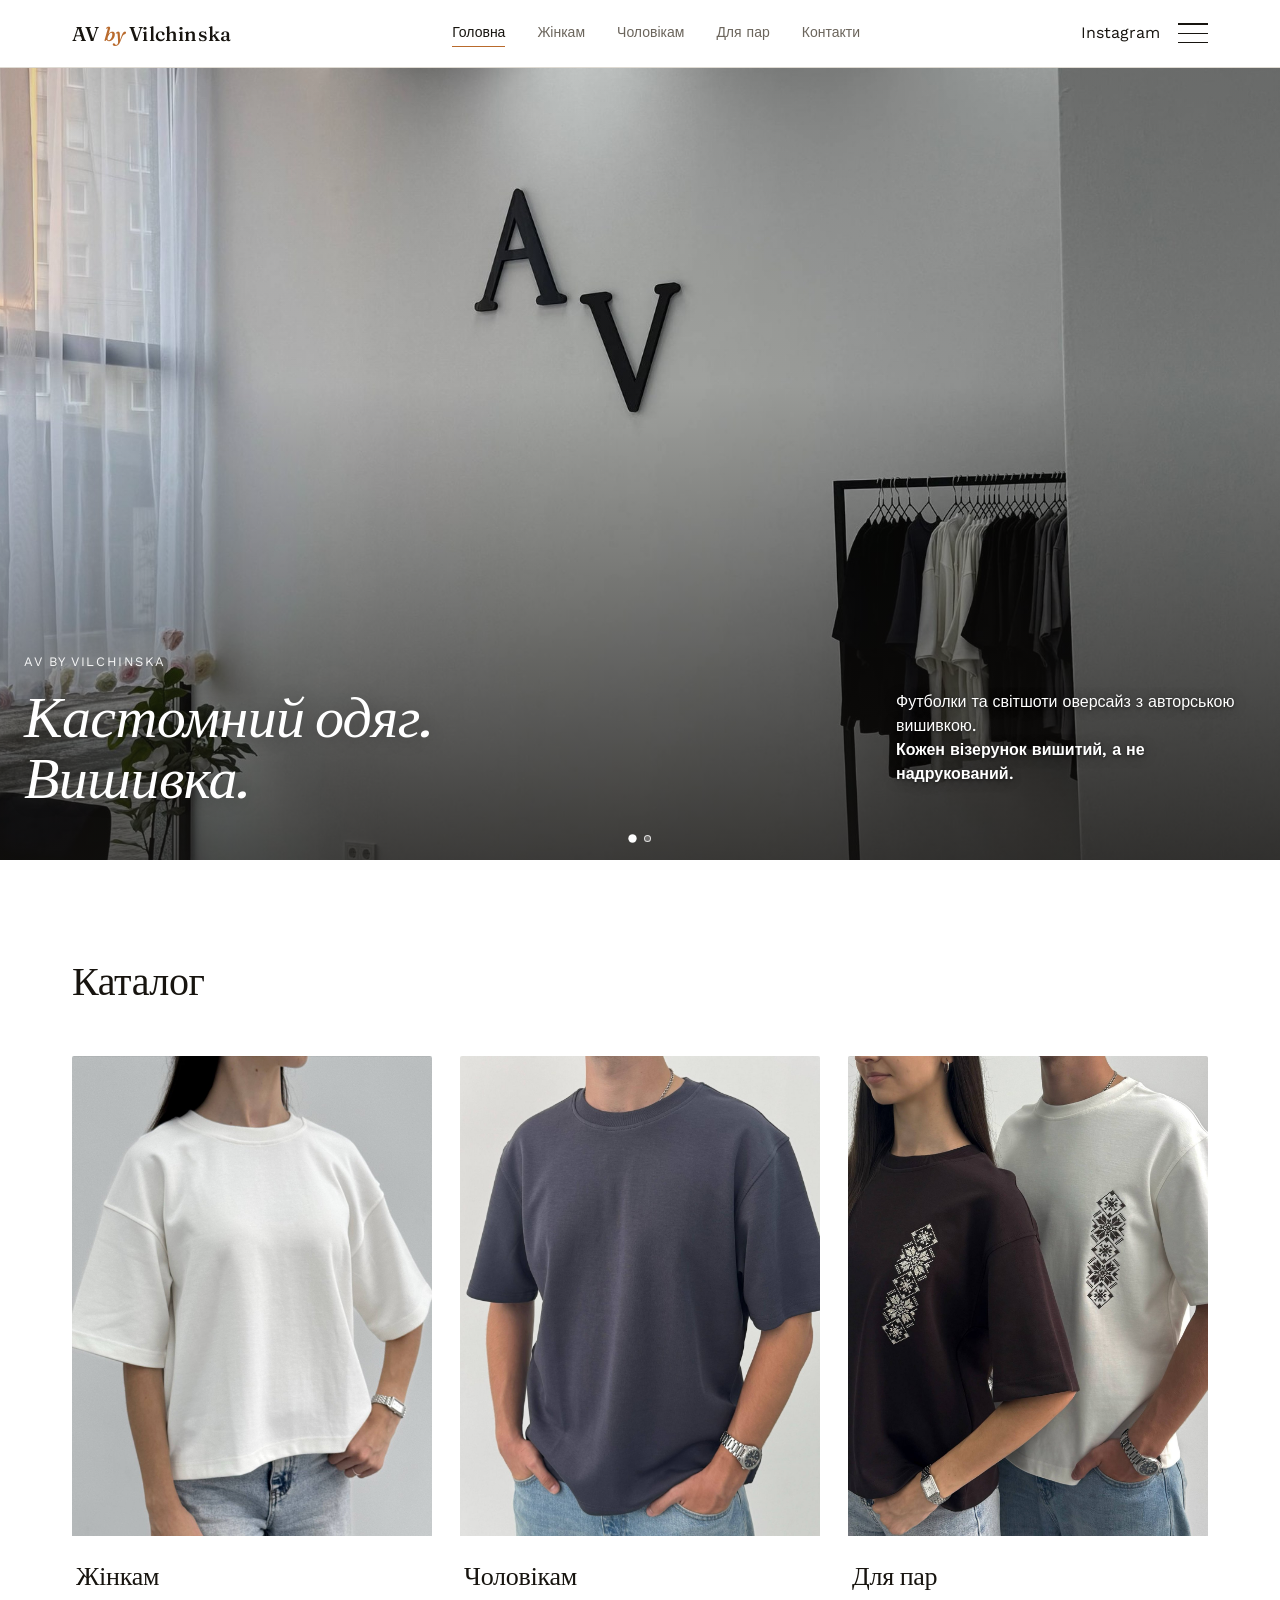
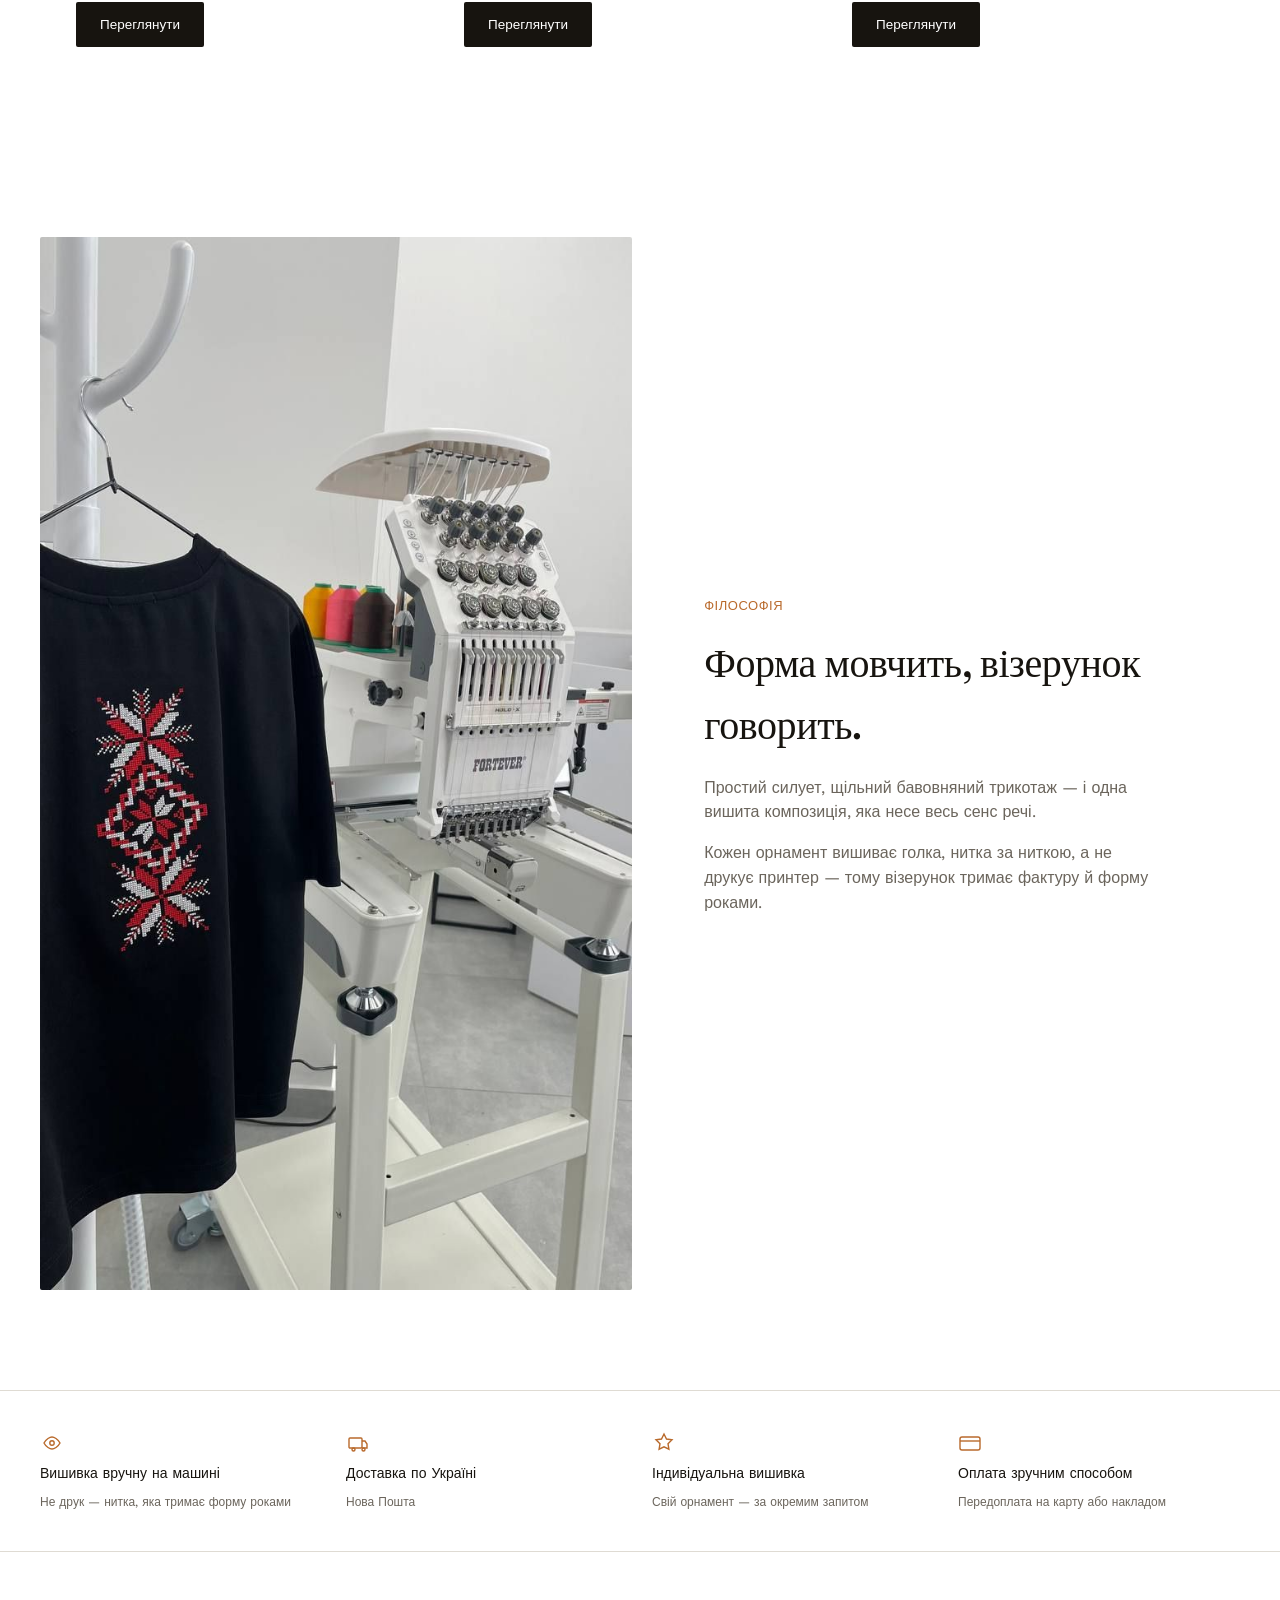
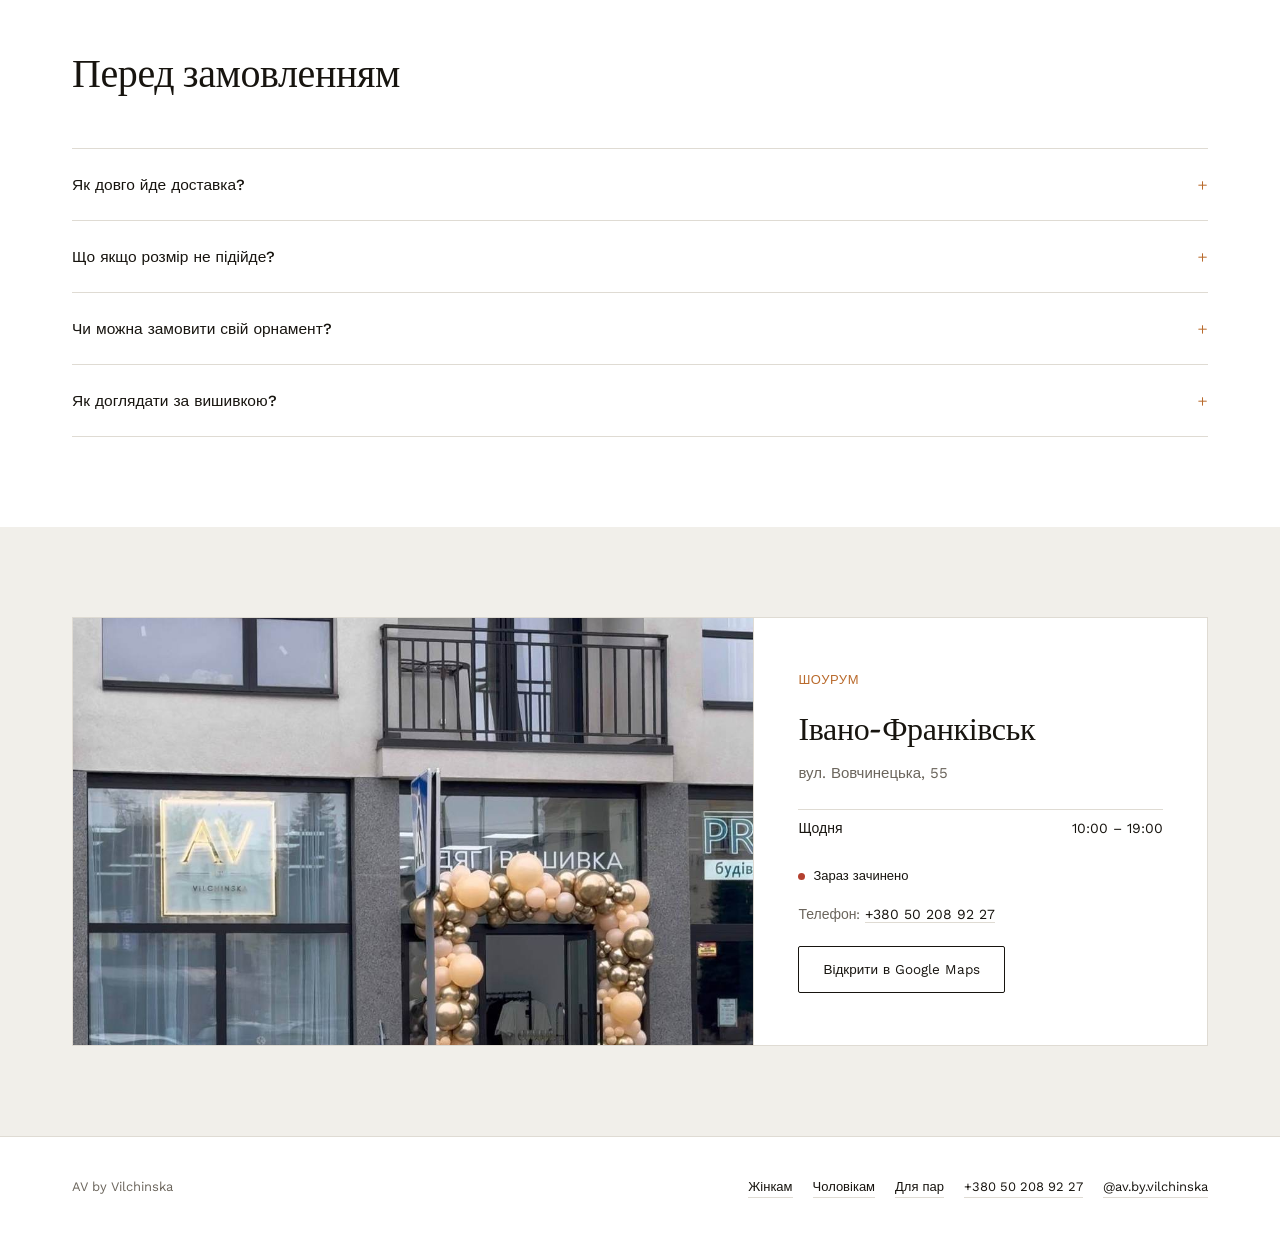
==== commit 310c0106: "нгол" ====
--- a/index.html
+++ b/index.html
@@ -46,8 +46,6 @@
     <div class="hero-slide"><img src="assets/images/hero-slide-1.jpg" alt="AV by Vilchinska — шоурум, лого на стіні"></div>
     <div class="hero-slide"><img src="assets/images/hero-slide-2.jpg" alt="AV by Vilchinska — стійка з одягом у шоурумі"></div>
   </div>
-  <button class="hero-arrow left" id="heroPrev" aria-label="Попереднє фото">‹</button>
-  <button class="hero-arrow right" id="heroNext" aria-label="Наступне фото">›</button>
   <div class="hero-dots" id="heroDots">
     <button class="active" data-i="0" aria-label="Фото 1"></button>
     <button data-i="1" aria-label="Фото 2"></button>
@@ -71,7 +69,6 @@
       <div class="cat-photo"><img src="assets/images/tee-women-milk.jpg" alt="Жіночий одяг AV by Vilchinska"></div>
       <div class="cat-content">
         <h3>Жінкам</h3>
-        <p>Футболки та світшоти оверсайз</p>
         <span class="cat-btn">Переглянути</span>
       </div>
     </a>
@@ -79,7 +76,6 @@
       <div class="cat-photo"><img src="assets/images/tee-men-graphite.jpg" alt="Чоловічий одяг AV by Vilchinska"></div>
       <div class="cat-content">
         <h3>Чоловікам</h3>
-        <p>Футболки та світшоти оверсайз</p>
         <span class="cat-btn">Переглянути</span>
       </div>
     </a>
@@ -87,7 +83,6 @@
       <div class="cat-photo"><img src="assets/images/pairs-couple.jpg" alt="Для пар — AV by Vilchinska"></div>
       <div class="cat-content">
         <h3>Для пар</h3>
-        <p>Парні комплекти оверсайз</p>
         <span class="cat-btn">Переглянути</span>
       </div>
     </a>
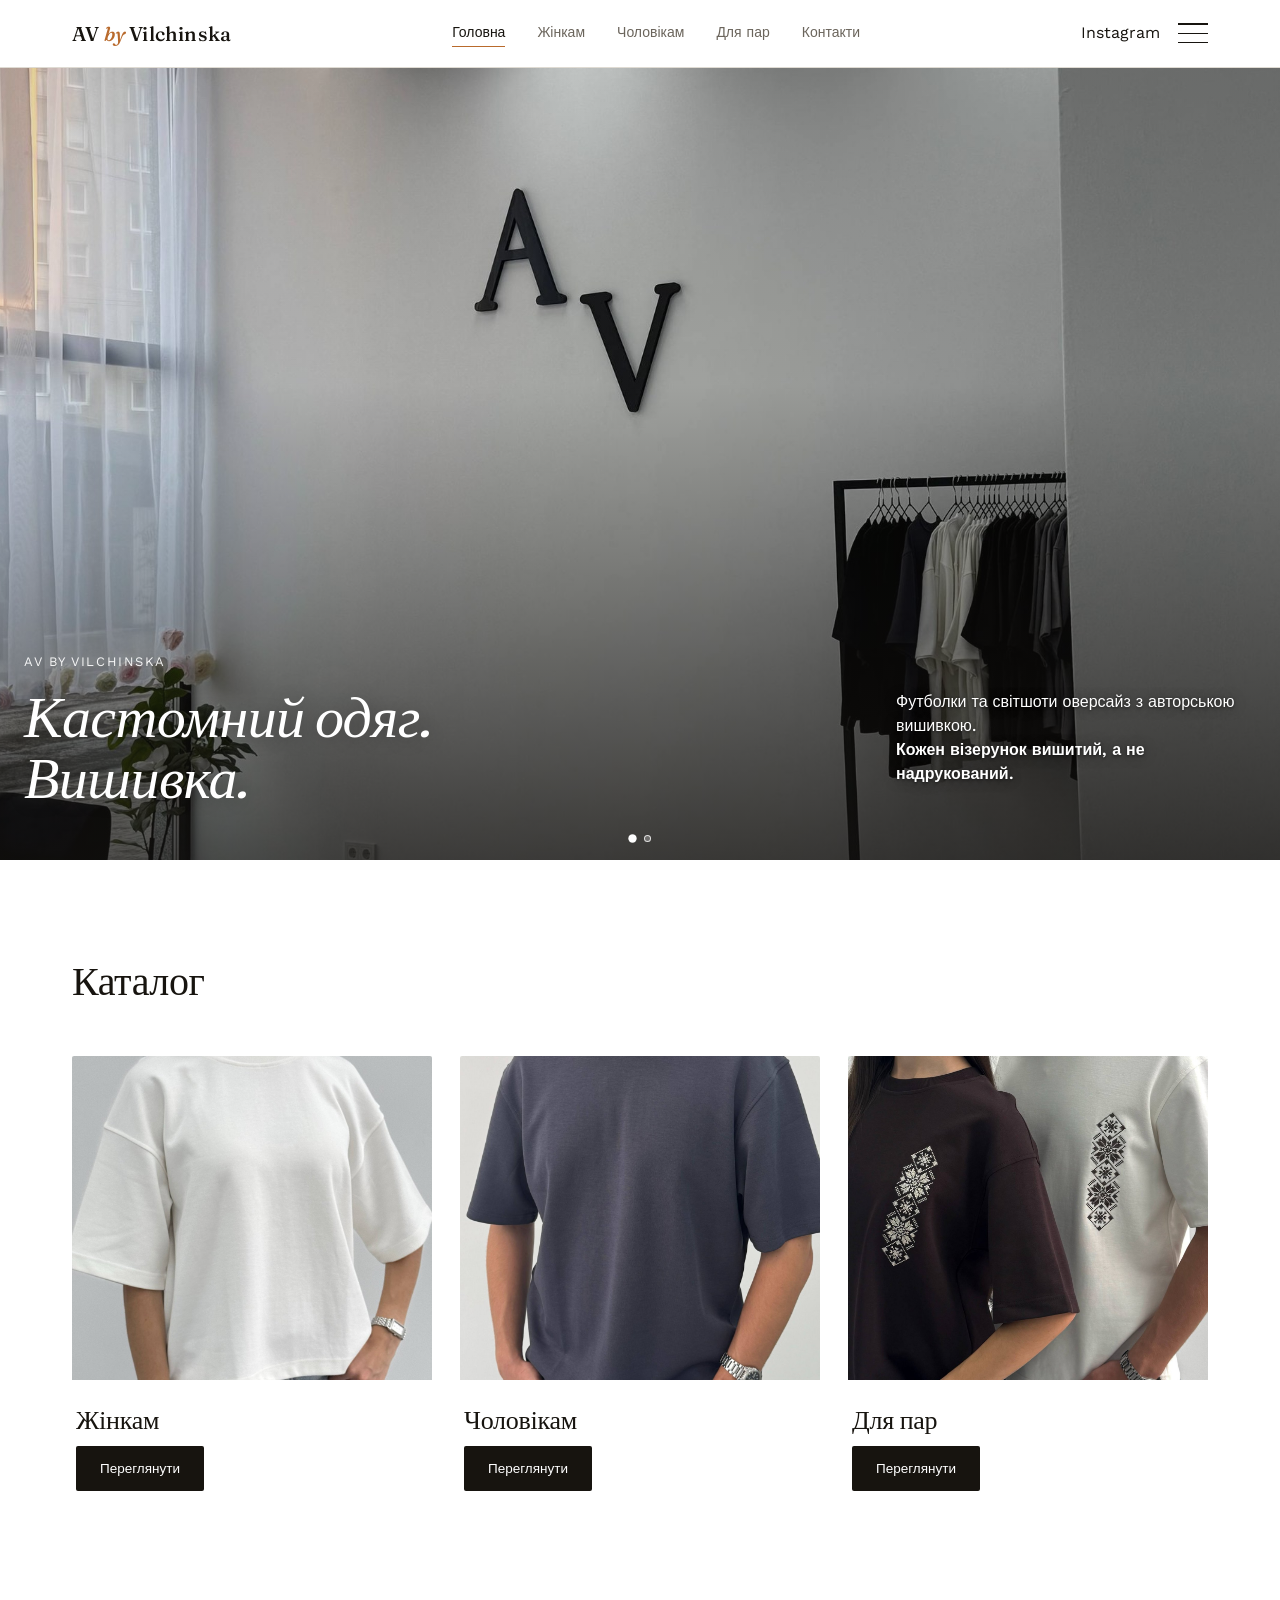
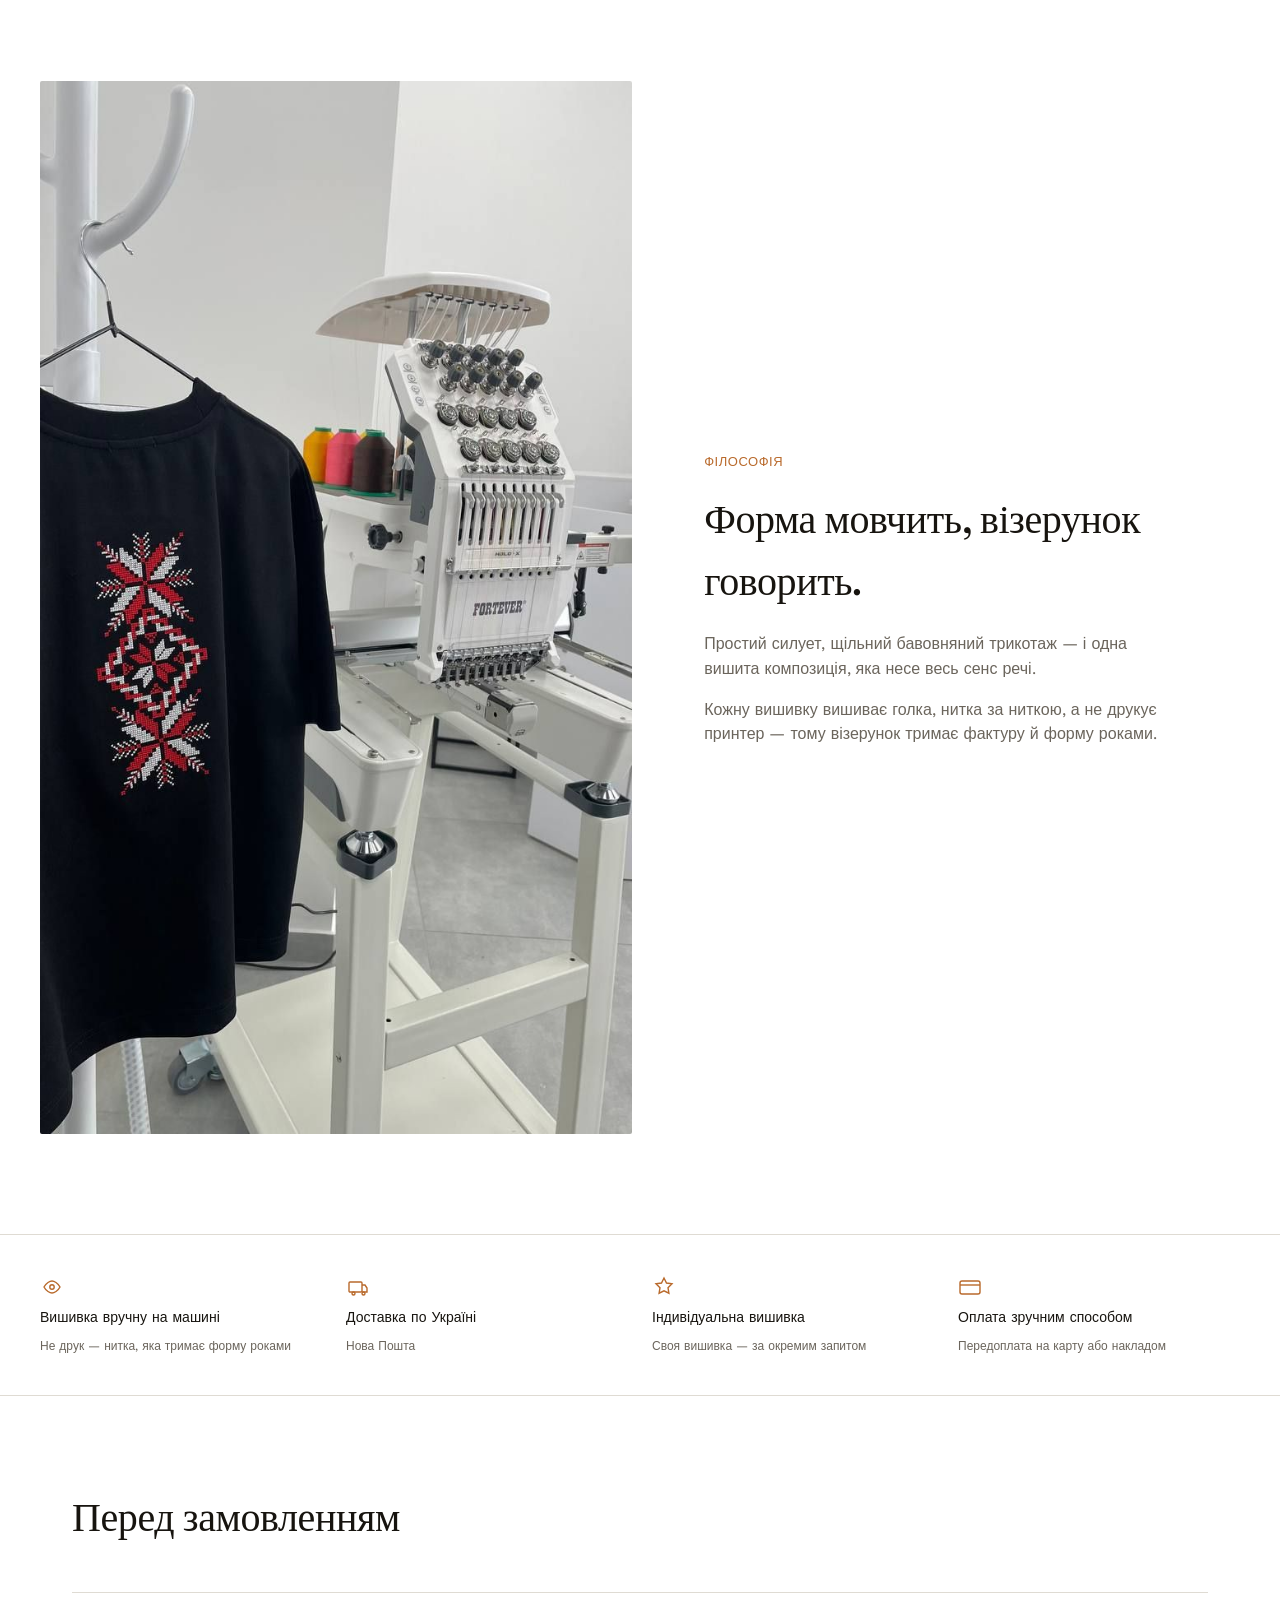
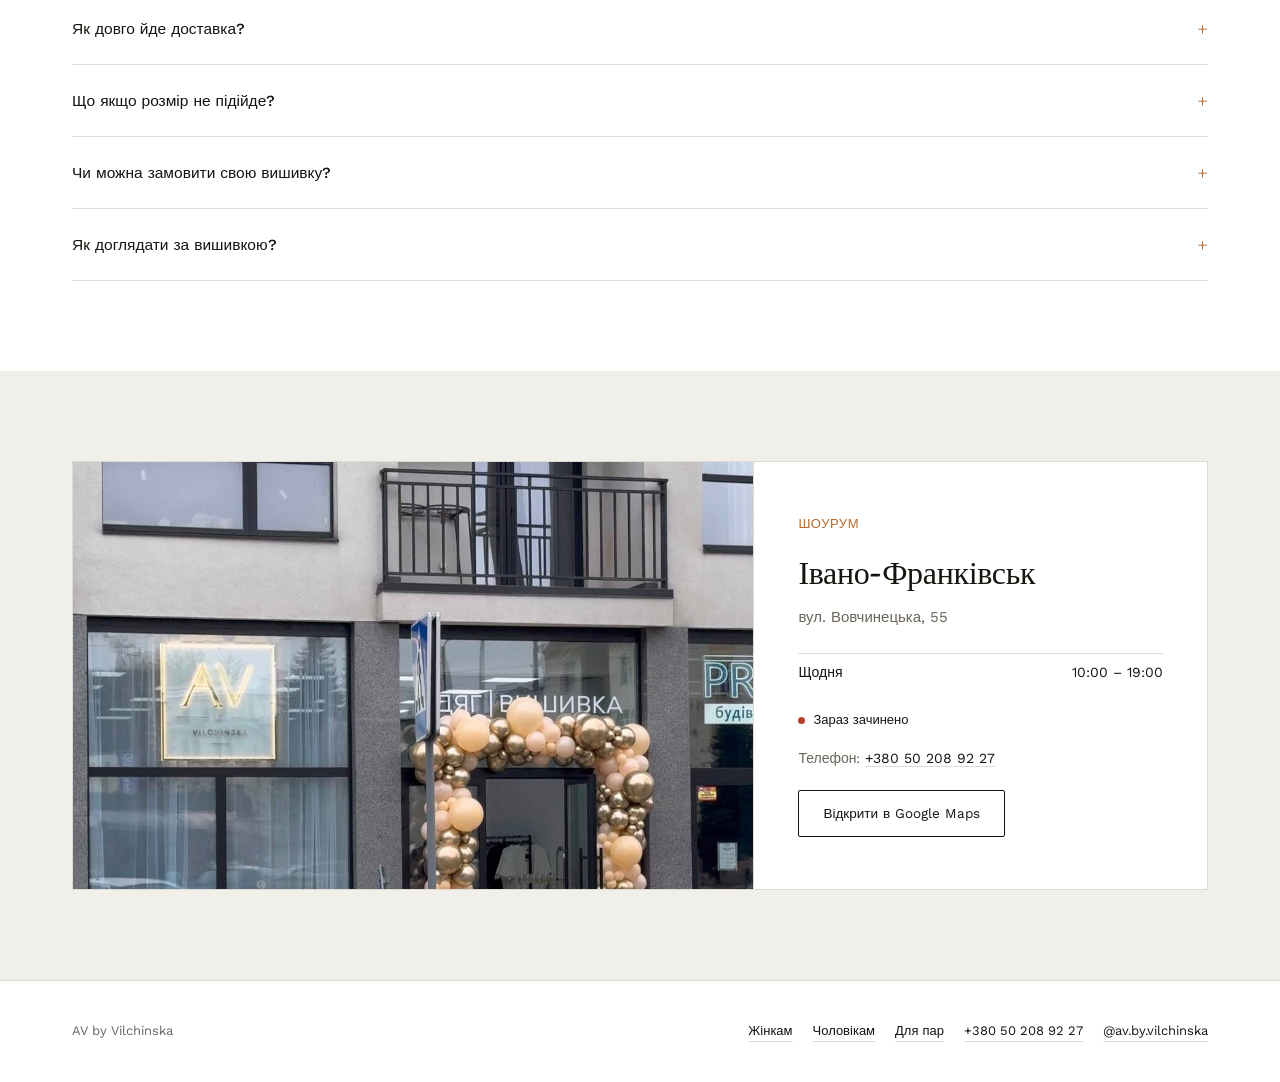
==== commit 1e5d65f3: "вапрол" ====
--- a/index.html
+++ b/index.html
@@ -97,7 +97,7 @@
       <div class="kicker">Філософія</div>
       <h2>Форма мовчить, візерунок говорить.</h2>
       <p>Простий силует, щільний бавовняний трикотаж — і одна вишита композиція, яка несе весь сенс речі.</p>
-      <p>Кожен орнамент вишиває голка, нитка за ниткою, а не друкує принтер — тому візерунок тримає фактуру й форму роками.</p>
+      <p>Кожну вишивку вишиває голка, нитка за ниткою, а не друкує принтер — тому візерунок тримає фактуру й форму роками.</p>
     </div>
   </div>
 </section>
@@ -117,7 +117,7 @@
     <div class="perk" data-reveal>
       <svg viewBox="0 0 24 24" fill="none" stroke-width="1.4"><path d="M12 3l2.5 5 5.5.8-4 3.9.9 5.5L12 15.8 7.1 18.2 8 12.7 4 8.8l5.5-.8L12 3z"/></svg>
       <div class="perk-title">Індивідуальна вишивка</div>
-      <div class="perk-sub">Свій орнамент — за окремим запитом</div>
+      <div class="perk-sub">Своя вишивка — за окремим запитом</div>
     </div>
     <div class="perk" data-reveal>
       <svg viewBox="0 0 24 24" fill="none" stroke-width="1.4"><rect x="2" y="6" width="20" height="13" rx="2"/><path d="M2 10h20"/></svg>
@@ -141,7 +141,7 @@
       <p>Пишіть у Direct — підкажемо мірки перед покупкою та умови обміну.</p>
     </details>
     <details class="faq-item">
-      <summary>Чи можна замовити свій орнамент?<span class="plus">+</span></summary>
+      <summary>Чи можна замовити свою вишивку?<span class="plus">+</span></summary>
       <p>Так — можемо вишити інший візерунок, ініціали чи ім'я на базовій моделі. Деталі й термін обговорюємо в Direct.</p>
     </details>
     <details class="faq-item">
--- a/assets/css/style.css
+++ b/assets/css/style.css
@@ -163,6 +163,9 @@
 @media (max-width: 900px){ .categories-grid.cols-3{ grid-template-columns: 1fr 1fr; } }
 .category-card{ display:flex; flex-direction:column; border-radius: 2px; overflow:hidden; text-decoration:none; }
 .category-card .cat-photo{ position:relative; aspect-ratio: 3/4; overflow:hidden; background: var(--bg-alt); }
+@media (min-width: 900px){
+  .category-card .cat-photo{ aspect-ratio: 4/3.6; }
+}
 .category-card .cat-photo img{ width:100%; height:100%; object-fit:cover; transition: transform .6s ease; }
 .category-card:hover .cat-photo img{ transform: scale(1.04); }
 .category-card .cat-content{ padding: 20px 4px 0; color: var(--ink); }
@@ -448,7 +451,7 @@
   background-blend-mode: multiply;
 }
 .menu-overlay::before{
-  content:''; position:absolute; inset:0; background: rgba(10,9,8,.86); z-index:0;
+  content:''; position:absolute; inset:0; background: rgba(10,9,8,.6); z-index:0;
 }
 .menu-overlay .menu-links, .menu-overlay .menu-bottom{ position: relative; z-index: 1; }
 
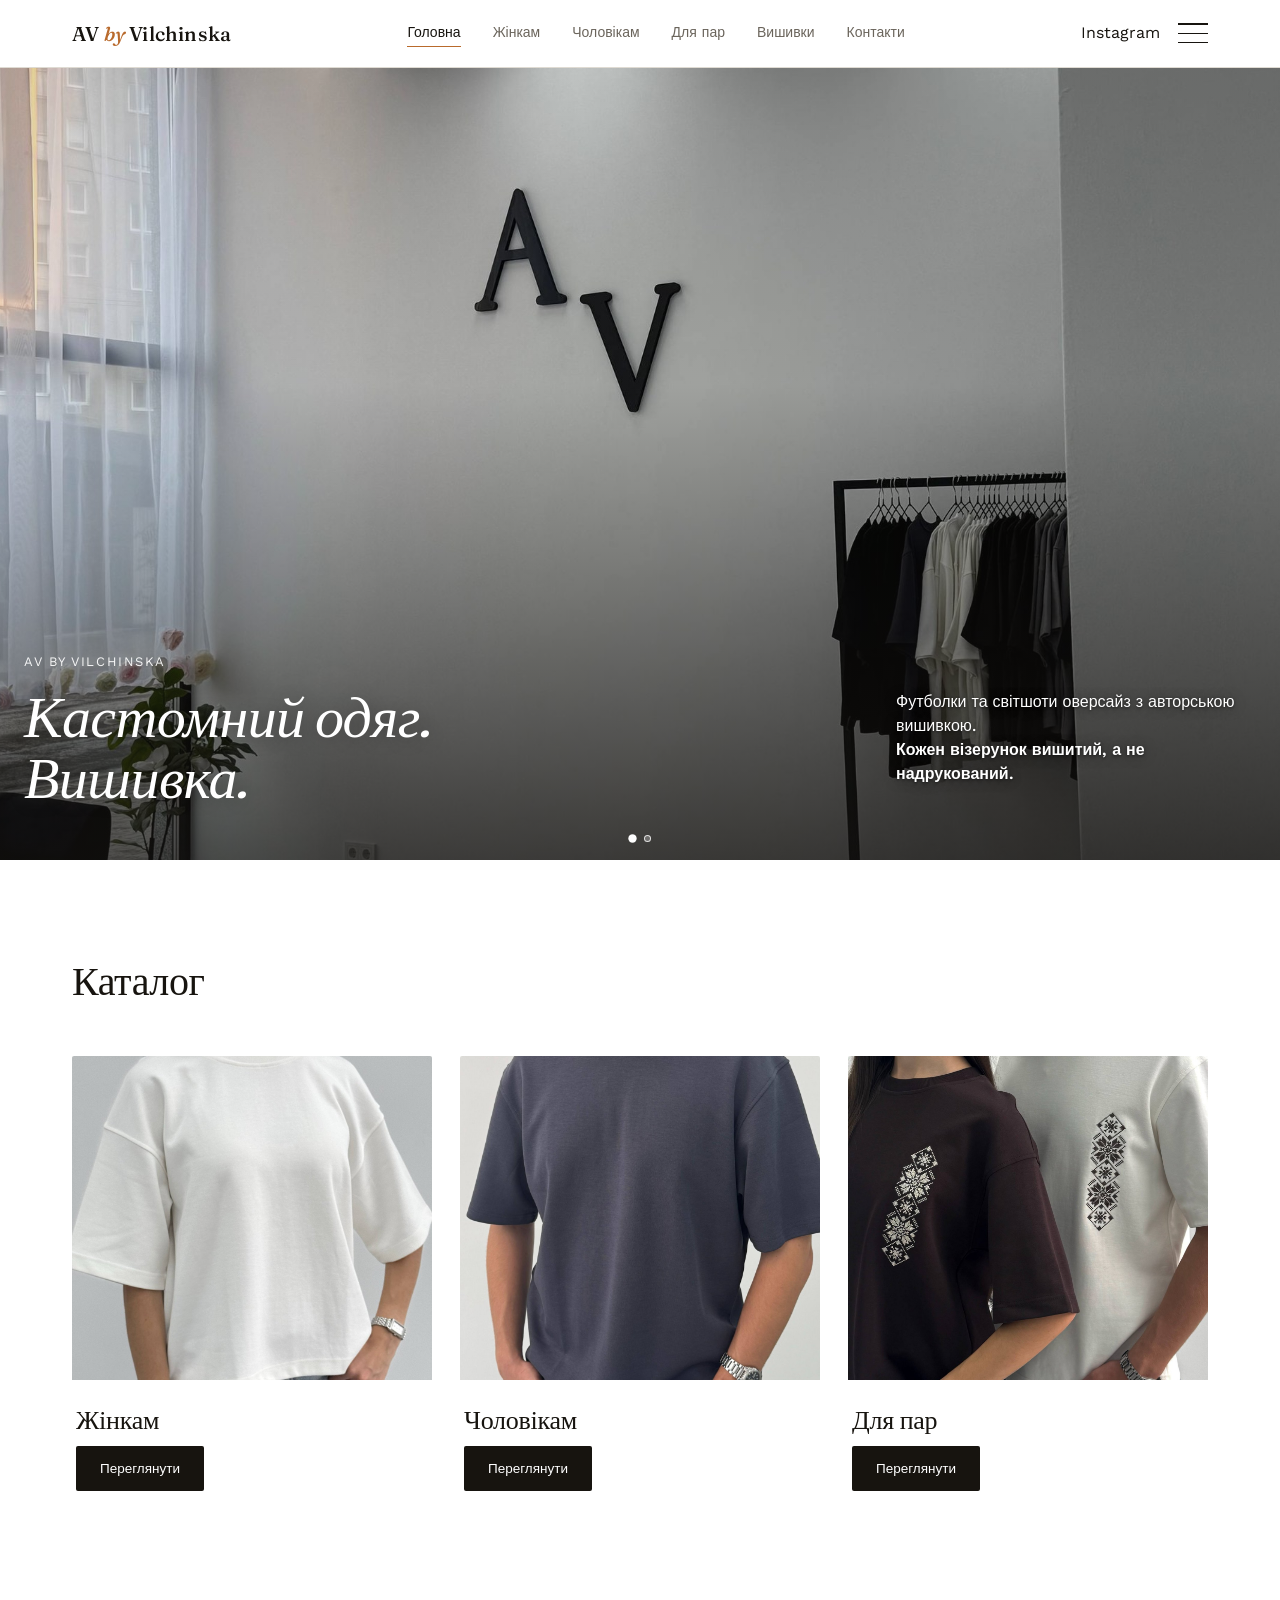
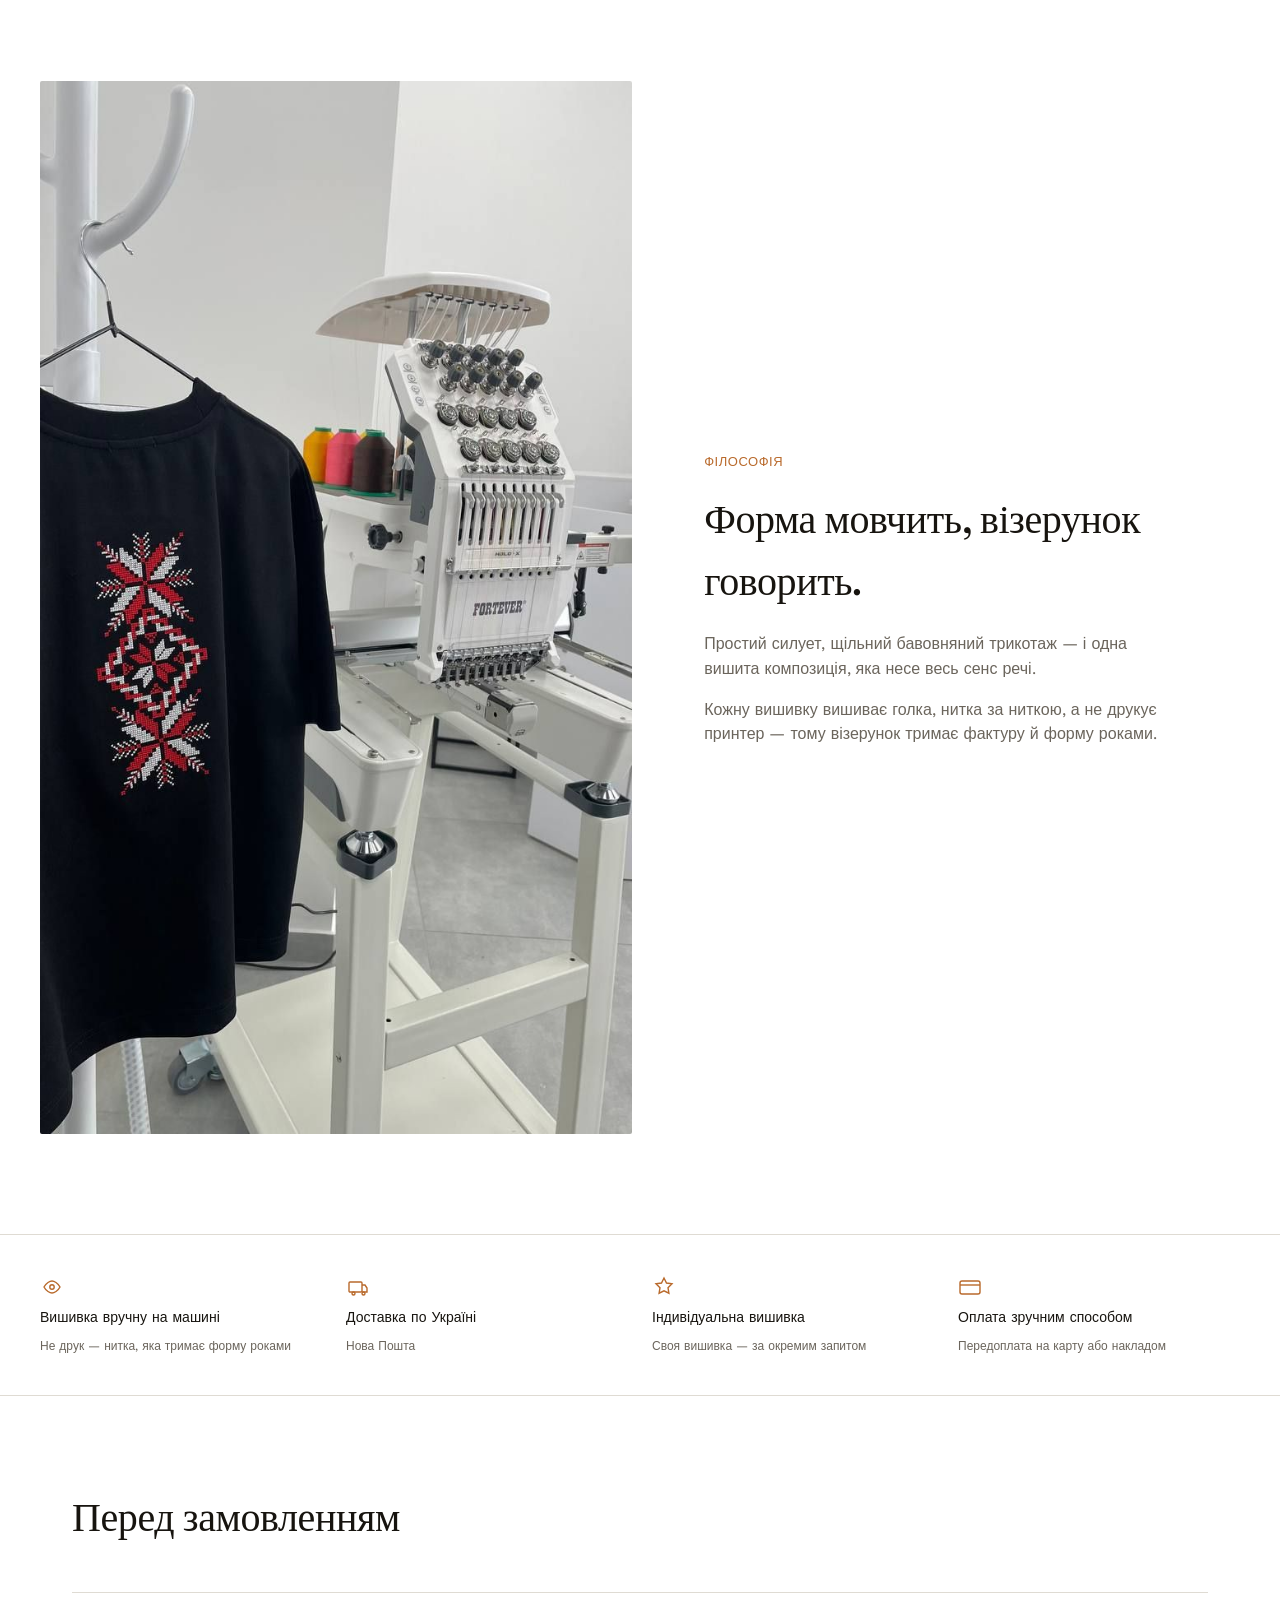
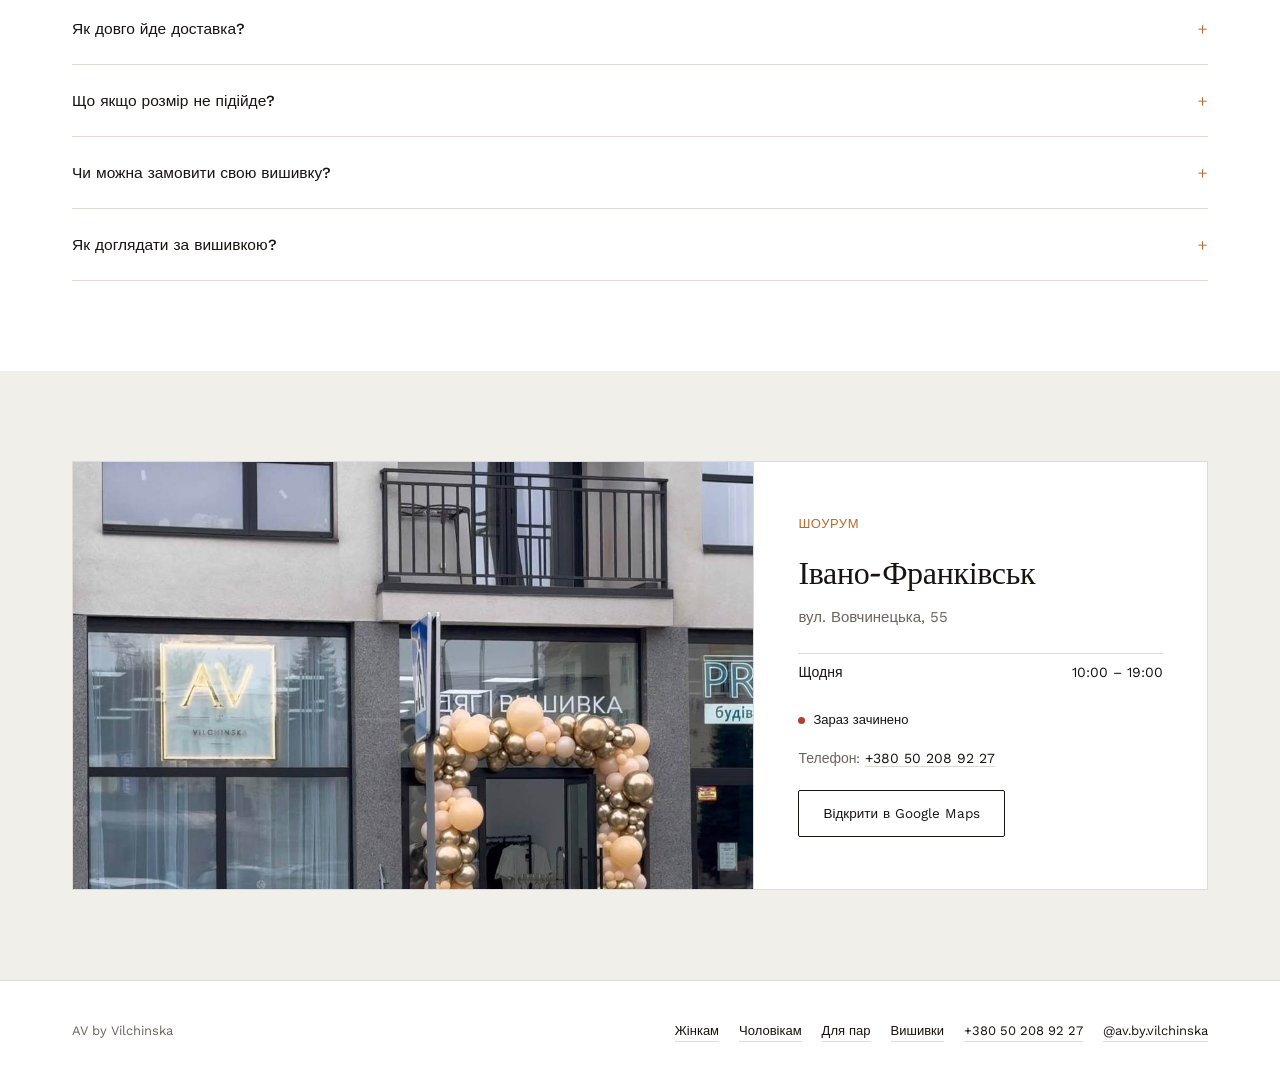
==== commit 15cbe973: "фіціч" ====
--- a/index.html
+++ b/index.html
@@ -18,6 +18,7 @@
       <a href="women/index.html">Жінкам</a>
       <a href="men/index.html">Чоловікам</a>
       <a href="pairs/index.html">Для пар</a>
+      <a href="embroidery/index.html">Вишивки</a>
       <a href="index.html#location">Контакти</a>
     </nav>
     <div class="header-actions">
@@ -33,6 +34,7 @@
     <a href="women/index.html">Жінкам</a>
     <a href="men/index.html">Чоловікам</a>
     <a href="pairs/index.html">Для пар</a>
+    <a href="embroidery/index.html">Вишивки</a>
     <a href="index.html#location">Локація</a>
   </div>
   <div class="menu-bottom">
@@ -177,6 +179,7 @@
       <a href="women/index.html">Жінкам</a>
       <a href="men/index.html">Чоловікам</a>
       <a href="pairs/index.html">Для пар</a>
+      <a href="embroidery/index.html">Вишивки</a>
       <a href="tel:+380502089227">+380 50 208 92 27</a>
       <a href="https://www.instagram.com/av.by.vilchinska" target="_blank" rel="noopener">@av.by.vilchinska</a>
     </div>
--- a/assets/css/style.css
+++ b/assets/css/style.css
@@ -161,6 +161,9 @@
 .categories-grid{ display:grid; grid-template-columns: 1fr 1fr; gap: 28px; }
 .categories-grid.cols-3{ grid-template-columns: 1fr 1fr 1fr; }
 @media (max-width: 900px){ .categories-grid.cols-3{ grid-template-columns: 1fr 1fr; } }
+@media (min-width: 900px){
+  .categories-grid:not(.cols-3){ max-width: 780px; margin: 0 auto; }
+}
 .category-card{ display:flex; flex-direction:column; border-radius: 2px; overflow:hidden; text-decoration:none; }
 .category-card .cat-photo{ position:relative; aspect-ratio: 3/4; overflow:hidden; background: var(--bg-alt); }
 @media (min-width: 900px){
@@ -427,6 +430,44 @@
   color: var(--ink);
 }
 
+/* ---------- EMBROIDERY CATALOG ---------- */
+.stitch-table{
+  border: 1px solid var(--line);
+  border-radius: 2px;
+  overflow: hidden;
+  margin-bottom: 70px;
+}
+.stitch-table-row{
+  display:grid; grid-template-columns: 1fr auto;
+  padding: 12px 20px; font-size: 14px;
+  border-top: 1px solid var(--line);
+}
+.stitch-table-row:first-child{ border-top:none; background: var(--bg-alt); font-weight:500; }
+.stitch-table-row .st-price{ font-family:'Fraunces', serif; }
+
+.emb-grid{
+  display:grid; grid-template-columns: repeat(4, 1fr); gap: 32px 24px;
+  padding-bottom: 100px;
+}
+.emb-card{ display:flex; flex-direction:column; }
+.emb-photo{ aspect-ratio: 1/1; overflow:hidden; background: var(--bg-alt); border-radius:2px; margin-bottom:14px; }
+.emb-photo img{ width:100%; height:100%; object-fit:cover; transition: transform .4s ease; }
+.emb-card:hover .emb-photo img{ transform: scale(1.04); }
+.emb-card h3{ font-size:16px; margin-bottom:6px; }
+.emb-spec{ font-size:12.5px; color: var(--ink-muted); margin-bottom: 10px; }
+.emb-realized{
+  align-self:flex-start; font-size:12.5px; text-decoration:none; color: var(--ink);
+  border: 1px solid var(--ink); border-radius:2px; padding: 8px 14px;
+  transition: background .2s ease, color .2s ease;
+}
+.emb-realized:hover{ background: var(--ink); color:#fff; }
+
+@media (max-width: 900px){ .emb-grid{ grid-template-columns: repeat(2, 1fr); } }
+@media (max-width: 560px){
+  .emb-grid{ grid-template-columns: 1fr 1fr; gap: 22px 14px; }
+  .stitch-table-row{ padding: 10px 14px; font-size: 13px; }
+}
+
 /* ---------- EMPTY STATE ---------- */
 .empty-note{ color: var(--ink-muted); font-size: 14px; padding: 20px 0 60px; }
 
